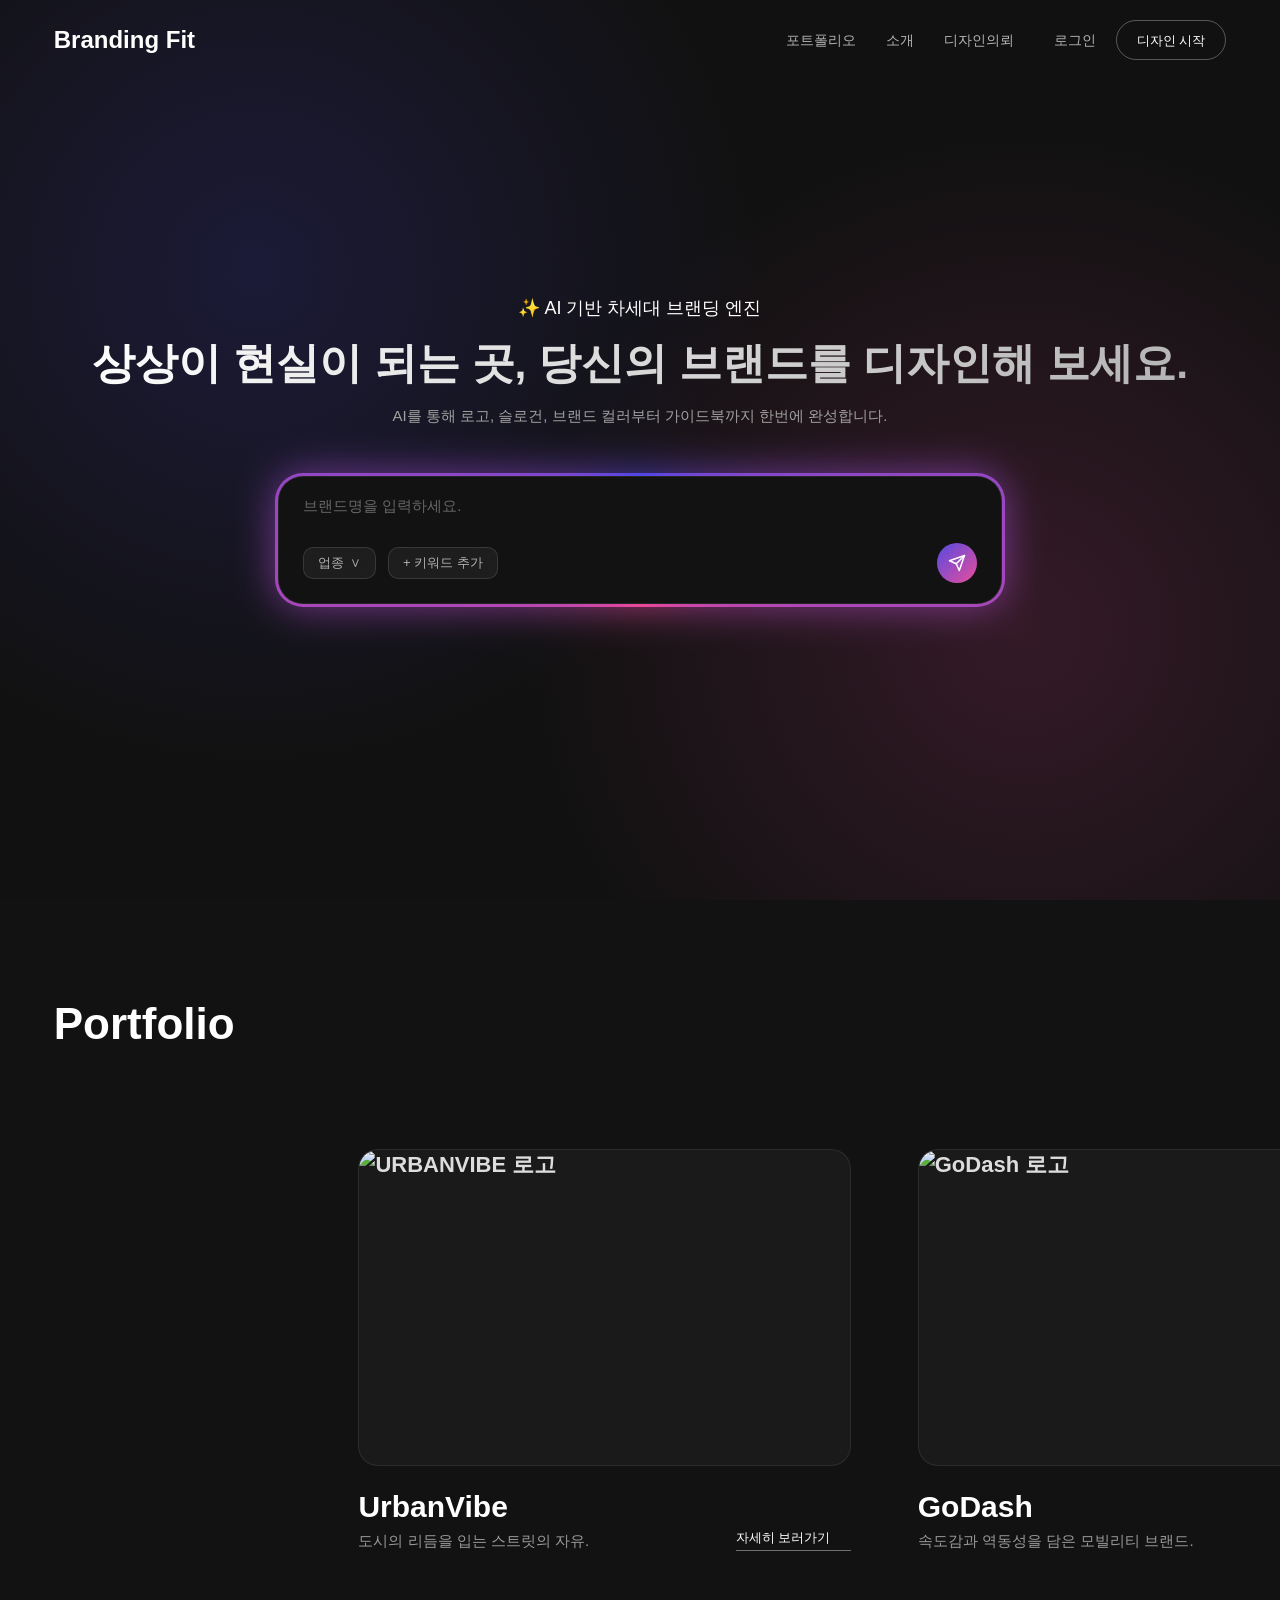
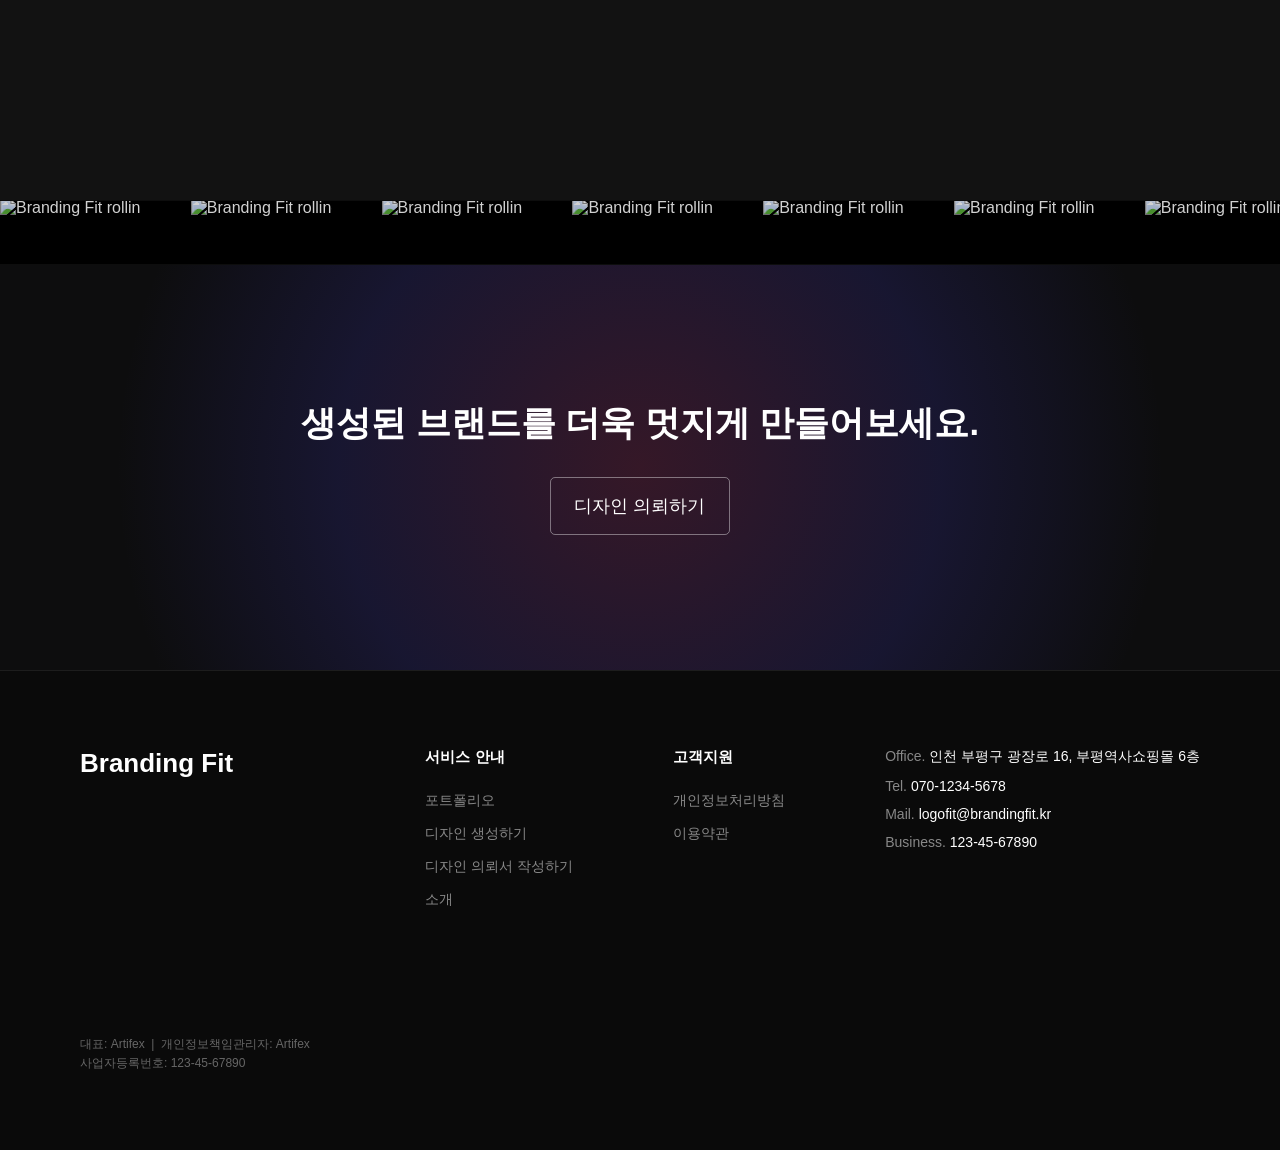
==== public/home.html @ 6eb3d101 "Merge pull request #2 from borntocode2/main 0817" ====
<!doctype html>
<html lang="ko">
  <head>
    <meta charset="UTF-8" />
    <meta name="viewport" content="width=device-width, initial-scale=1.0" />
    <title>Branding Fit - AI 기반 브랜드 자동 생성 및 브랜딩 지원 플랫폼</title>
    <!-- Pretendard 폰트 링크 -->
    <link
      rel="stylesheet"
      as="style"
      crossorigin
      href="https://cdn.jsdelivr.net/gh/orioncactus/pretendard@v1.3.9/dist/web/static/pretendard.min.css"
    />
    <!-- GSAP 및 ScrollTrigger CDN -->
    <script src="https://cdnjs.cloudflare.com/ajax/libs/gsap/3.12.2/gsap.min.js"></script>
    <script src="https://cdnjs.cloudflare.com/ajax/libs/gsap/3.12.2/ScrollTrigger.min.js"></script>
    <style>
      /* 회전 각도 애니메이션을 위한 사용자 정의 프로퍼티 선언 */
      @property --angle {
        syntax: "<angle>";
        initial-value: 0deg;
        inherits: false;
      }

      :root {
        --page-gutter: clamp(24px, 4.2vw, 80px);
        --section-min-height: 760px;
      }

      /* CSS Reset & 기본 설정 */
      * {
        margin: 0;
        padding: 0;
        box-sizing: border-box;
      }
      body,
      html {
        width: 100%;
        background-color: #121212;
        color: #ffffff;
        font-family: "Pretendard", sans-serif;
        overflow-x: hidden;
      }

      /* 1. 네비게이션 섹션 (높이: 80px) */
      nav {
        position: fixed;
        top: 0;
        left: 0;
        width: 100%;
        height: 80px;
        display: flex;
        justify-content: space-between;
        align-items: center;
        padding: 0 var(--page-gutter);
        background: transparent;
        z-index: 1000;
      }
      .nav-logo {
        font-size: 24px;
        font-weight: 700;
        color: #ffffff;
        text-decoration: none;
        cursor: pointer;
      }
      .nav-menu {
        display: flex;
        align-items: center;
        gap: 40px;
      }
      .home-mobile-menu-btn {
        display: none;
        width: 36px;
        height: 36px;
        border: 0;
        background: transparent;
        padding: 6px;
        cursor: pointer;
        flex-direction: column;
        justify-content: center;
        gap: 5px;
        z-index: 1002;
      }
      .home-mobile-menu-btn span {
        display: block;
        width: 100%;
        height: 2px;
        border-radius: 999px;
        background: #ffffff;
        transition:
          transform 0.2s ease,
          opacity 0.2s ease;
      }
      .home-mobile-menu-btn.active span:nth-child(1) {
        transform: translateY(7px) rotate(45deg);
      }
      .home-mobile-menu-btn.active span:nth-child(2) {
        opacity: 0;
      }
      .home-mobile-menu-btn.active span:nth-child(3) {
        transform: translateY(-7px) rotate(-45deg);
      }
      .nav-links {
        display: flex;
        align-items: center;
        gap: 30px;
        list-style: none;
      }
      .nav-links a {
        position: relative;
        display: inline-flex;
        align-items: center;
        height: 40px;
        font-size: 14px;
        line-height: 1;
        color: #b3b3b3;
        text-decoration: none;
        transition: color 0.3s ease;
      }
      .nav-links a:hover {
        color: #ffffff;
        font-weight: 600;
      }
      .nav-links a::after {
        content: "";
        position: absolute;
        bottom: -4px;
        left: 0;
        width: 0;
        height: 2px;
        background-color: #ffffff;
        transition:
          width 0.3s ease,
          opacity 0.3s ease;
      }
      .nav-links a:hover::after {
        width: 100%;
      }
      .nav-auth {
        display: flex;
        align-items: center;
        gap: 20px;
      }
      .nav-auth a {
        position: relative;
        display: inline-flex;
        align-items: center;
        height: 40px;
        font-size: 14px;
        font-weight: 400;
        line-height: 1;
        color: #b3b3b3;
        text-decoration: none;
        transition: color 0.3s ease;
      }
      .nav-auth a:hover {
        color: #ffffff;
        font-weight: 600;
      }
      .nav-auth a::after {
        content: "";
        position: absolute;
        bottom: -4px;
        left: 0;
        width: 0;
        height: 2px;
        background-color: #ffffff;
        transition:
          width 0.3s ease,
          opacity 0.3s ease;
      }
      .nav-auth a:hover::after {
        width: 100%;
      }
      .nav-auth button {
        display: inline-flex;
        align-items: center;
        justify-content: center;
        height: 40px;
        font-size: 13px;
        line-height: 1;
        color: #ffffff;
        text-decoration: none;
        background: transparent;
        border: 1px solid rgba(255, 255, 255, 0.3);
        padding: 0 20px;
        border-radius: 20px;
        cursor: pointer;
        transition: all 0.3s ease;
      }
      .nav-auth button:hover {
        background: #4f46e5;
        border-color: #4f46e5;
        box-shadow: 0 0 15px rgba(79, 70, 229, 0.5);
      }

      /* 2. 히어로 섹션 (높이: 1080px) */
      .hero-section {
        position: relative;
        width: 100%;
        min-height: clamp(760px, 100svh, 1080px);
        display: flex;
        flex-direction: column;
        justify-content: center;
        align-items: center;
        text-align: center;
        background-color: #121212;
        overflow: hidden;
      }
      .hero-bg {
        position: absolute;
        inset: 0;
        z-index: 1;
        pointer-events: none;
        overflow: hidden;
        background: #121212;
      }
      .hero-bg-video {
        position: absolute;
        inset: -32px;
        width: calc(100% + 64px);
        height: calc(100% + 64px);
        object-fit: cover;
        filter: blur(18px) saturate(1.08) brightness(0.62);
        transform: scale(1.05);
      }
      .hero-bg::after {
        content: "";
        position: absolute;
        inset: 0;
        background:
          radial-gradient(
            circle at 20% 30%,
            rgba(79, 70, 229, 0.18) 0%,
            transparent 42%
          ),
          radial-gradient(
            circle at 80% 70%,
            rgba(236, 72, 153, 0.16) 0%,
            transparent 42%
          ),
          rgba(18, 18, 18, 0.38);
      }
      .hero-content {
        position: relative;
        z-index: 2;
        display: flex;
        flex-direction: column;
        align-items: center;
      }
      .hero-badge {
        font-size: 18px;
        color: #ffffff;
        margin-bottom: 20px;
        display: flex;
        align-items: center;
        gap: 8px;
      }
      .hero-title {
        font-size: clamp(39px, 3.35vw, 64px);
        font-weight: 800;
        line-height: 1.1;
        margin-bottom: 20px;
        background: linear-gradient(135deg, #ffffff 0%, #b3b3b3 100%);
        -webkit-background-clip: text;
        -webkit-text-fill-color: transparent;
      }
      .hero-subtitle {
        font-size: 15px;
        color: #a0a0a0;
        margin-bottom: 50px;
      }

      /* 입력 창 Wrapper: 724*128, 라운드 25 (박스는 고정) */
      .input-box-wrapper {
        position: relative;
        width: min(724px, calc(100vw - 48px));
        min-height: 128px;
        border-radius: 25px;
        background: #121212;
        z-index: 1;
      }

      /* 본체 내부 컨테이너 (움직이지 않고 제자리에 고정) */
      .input-box-inner {
        position: relative;
        width: 100%;
        min-height: 128px;
        background-color: #121212;
        border-radius: 25px;
        z-index: 2;
        display: flex;
        flex-direction: column;
        justify-content: space-between;
        padding: 20px 24px;
        border: 1px solid rgba(255, 255, 255, 0.08);
      }

      /* 1) 2가지 색상(#4F46E5, #EC4899)으로만 이루어진 회전 획 효과 (::before) */
      .input-box-wrapper::before,
      .input-box-wrapper::after {
        content: "";
        position: absolute;
        inset: -3px;
        border-radius: 28px;
        background: conic-gradient(
          from var(--angle),
          #4f46e5,
          #ec4899,
          #4f46e5
        );
        z-index: -1;
        animation: rotate-glow 4s linear infinite;
      }

      /* 2) 2가지 색상 기반 뒤쪽 글로우(Blur) 효과 (::after) */
      .input-box-wrapper::after {
        filter: blur(20px);
        opacity: 0.7;
        z-index: -2;
      }

      /* 회전 애니메이션 키프레임 */
      @keyframes rotate-glow {
        0% {
          --angle: 0deg;
        }
        100% {
          --angle: 360deg;
        }
      }

      .input-main-row {
        display: flex;
        justify-content: space-between;
        align-items: center;
      }
      .input-main-row input {
        background: transparent;
        border: none;
        outline: none;
        color: #ffffff;
        font-size: 15px;
        width: 80%;
        font-family: "Pretendard", sans-serif;
      }
      .input-main-row input::placeholder {
        color: #666666;
      }

      /* 완벽한 중앙 정렬이 적용된 원형 종이비행기 전송 버튼 */
      .submit-btn {
        position: relative;
        width: 40px;
        height: 40px;
        border-radius: 50%;
        background: linear-gradient(135deg, #4f46e5, #ec4899);
        border: none;
        display: flex;
        align-items: center;
        justify-content: center;
        cursor: pointer;
        transition: transform 0.3s ease;
        overflow: hidden;
        flex-shrink: 0;
        padding: 0; /* 내부 여백 초기화로 완벽한 센터 정렬 */
      }
      .submit-btn::before {
        content: "";
        position: absolute;
        inset: 0;
        background-image: url("data:image/svg+xml,%3Csvg viewBox='0 0 200 200' xmlns='http://www.w3.org/2000/svg'%3E%3Cfilter id='noiseFilter'%3E%3CfeTurbulence type='fractalNoise' baseFrequency='0.8' numOctaves='3' stitchTiles='stitch'/%3E%3C/filter%3E%3Crect width='100%25' height='100%25' filter='url(%23noiseFilter)' opacity='0.2'/%3E%3C/svg%3E");
        opacity: 0.5;
        pointer-events: none;
      }
      .submit-btn svg {
        position: relative;
        z-index: 1;
        display: block; /* 마진 오차 방지 */
      }
      .submit-btn:hover {
        transform: scale(1.05);
      }

      /* 하단 업종 및 키워드 영역 */
      .input-sub-row {
        display: flex;
        align-items: center;
        justify-content: space-between;
        font-size: 13px;
        position: relative;
      }

      .input-left-group {
        display: flex;
        align-items: center;
        gap: 12px;
      }

      .dropdown-wrapper {
        position: relative;
      }
      .dropdown-btn {
        background: rgba(255, 255, 255, 0.05);
        backdrop-filter: blur(10px);
        border: 1px solid rgba(255, 255, 255, 0.12);
        color: #b3b3b3;
        padding: 6px 14px;
        border-radius: 10px;
        cursor: pointer;
        font-size: 13px;
        font-family: "Pretendard", sans-serif;
        display: flex;
        align-items: center;
        gap: 6px;
        transition: all 0.3s ease;
      }
      .dropdown-btn:hover {
        border-color: rgba(79, 70, 229, 0.6);
        color: #ffffff;
      }
      .dropdown-menu {
        position: absolute;
        bottom: 45px;
        left: 0;
        width: 220px;
        background: rgba(18, 18, 18, 0.9);
        backdrop-filter: blur(20px);
        border: 1px solid rgba(255, 255, 255, 0.15);
        border-radius: 12px;
        box-shadow: 0 10px 30px rgba(0, 0, 0, 0.6);
        display: none;
        flex-direction: column;
        padding: 8px;
        z-index: 100;
        list-style: none;
        text-align: left;
      }
      .dropdown-menu.show {
        display: flex;
      }
      .dropdown-item {
        padding: 10px 14px;
        font-size: 13px;
        color: #cccccc;
        cursor: pointer;
        border-radius: 8px;
        transition:
          background 0.2s,
          color 0.2s;
      }
      .dropdown-item:hover {
        background: rgba(79, 70, 229, 0.3);
        color: #ffffff;
      }

      .custom-industry-input {
        width: 150px;
        display: none;
        background: rgba(255, 255, 255, 0.05);
        backdrop-filter: blur(10px);
        border: 1px solid rgba(255, 255, 255, 0.12);
        border-radius: 10px;
        color: #ffffff;
        padding: 6px 14px;
        font-size: 13px;
        font-family: "Pretendard", sans-serif;
        outline: none;
        transition: all 0.3s ease;
      }
      .custom-industry-input::placeholder {
        color: #777;
      }
      .custom-industry-input:focus {
        border-color: rgba(79, 70, 229, 0.8);
      }

      /* 키워드 영역: 평소엔 버튼 형태, 누르면 인풋창으로 변환 */
      .keyword-area {
        display: flex;
        align-items: center;
        gap: 10px;
      }
      .keyword-toggle-btn {
        background: rgba(255, 255, 255, 0.05);
        backdrop-filter: blur(10px);
        border: 1px solid rgba(255, 255, 255, 0.12);
        color: #b3b3b3;
        padding: 6px 14px;
        border-radius: 10px;
        font-size: 13px;
        font-family: "Pretendard", sans-serif;
        cursor: pointer;
        transition: all 0.3s ease;
      }
      .keyword-toggle-btn:hover {
        border-color: rgba(79, 70, 229, 0.6);
        color: #ffffff;
      }

      .keyword-input-box {
        background: rgba(255, 255, 255, 0.05);
        backdrop-filter: blur(10px);
        border: 1px solid rgba(255, 255, 255, 0.12);
        color: #ffffff;
        padding: 6px 14px;
        border-radius: 10px;
        font-size: 13px;
        font-family: "Pretendard", sans-serif;
        outline: none;
        width: 140px;
        display: none; /* 기본 숨김 */
        transition: all 0.3s ease;
      }
      .keyword-input-box::placeholder {
        color: #777;
      }
      .keyword-input-box:focus {
        border-color: rgba(79, 70, 229, 0.8);
      }

      .keyword-divider {
        width: 1px;
        height: 16px;
        background-color: rgba(255, 255, 255, 0.25);
        display: none;
      }
      .keyword-tags-wrapper {
        display: flex;
        align-items: center;
        gap: 8px;
      }
      .keyword-tag {
        display: flex;
        align-items: center;
        gap: 8px;
        background: rgba(255, 255, 255, 0.08);
        backdrop-filter: blur(10px);
        border: 1px solid rgba(255, 255, 255, 0.15);
        padding: 5px 12px;
        border-radius: 8px;
        font-size: 14px;
        color: #ffffff;
      }
      .keyword-tag .remove-tag {
        cursor: pointer;
        color: #888;
        font-size: 14px;
        font-weight: 600;
        transition: color 0.2s;
      }
      .keyword-tag .remove-tag:hover {
        color: #ff4d4d;
      }

      /* 3. 포트폴리오 섹션 */
      .portfolio-section {
        position: relative;
        width: 100%;
        height: max(var(--section-min-height), 100svh);
        background-color: #121212;
        overflow: hidden;
        z-index: 5;
      }
      .portfolio-fixed-title {
        position: absolute;
        top: clamp(96px, 11vh, 128px);
        left: var(--page-gutter);
        font-size: 44px;
        font-weight: 700;
        color: #ffffff;
        z-index: 12;
      }
      .portfolio-redefinition-backdrop {
        position: absolute;
        top: 50%;
        left: 50%;
        right: auto;
        width: min(900px, calc(100vw - 48px));
        transform: translate(-50%, -50%);
        text-align: center;
        opacity: 0;
        clip-path: inset(0 0 0 100%);
        pointer-events: none;
        z-index: 1;
      }
      .portfolio-intro-handoff {
        position: absolute;
        inset: 0;
        width: 100%;
        height: max(var(--section-min-height), 100svh);
        text-align: center;
        pointer-events: none;
        z-index: 2;
        overflow: hidden;
      }
      .portfolio-intro-step {
        position: absolute;
        inset: 0;
        width: 100%;
        height: 100%;
        opacity: 0;
        z-index: 1;
      }
      .portfolio-intro-copy {
        position: absolute;
        inset: 0;
        width: 100%;
        display: flex;
        flex-direction: column;
        align-items: center;
        justify-content: center;
        text-align: center;
        padding: 0 24px;
        z-index: 2;
      }
      .portfolio-intro-visual {
        position: absolute;
        width: clamp(540px, 54vw, 1050px);
        aspect-ratio: 16 / 9;
        overflow: hidden;
        border-radius: 22px;
        background: rgba(255, 255, 255, 0.08);
        box-shadow: 0 28px 90px rgba(0, 0, 0, 0.34);
        z-index: 2;
      }
      .portfolio-intro-visual img,
      .portfolio-intro-visual video {
        width: 100%;
        height: 100%;
        display: block;
        object-fit: cover;
      }
      .portfolio-intro-step:nth-child(1) .portfolio-intro-visual {
        top: 14%;
        left: 6%;
      }
      .portfolio-intro-step:nth-child(2) .portfolio-intro-visual {
        top: 31%;
        right: 5%;
      }
      .portfolio-intro-step:nth-child(3) .portfolio-intro-visual {
        top: 57%;
        left: 6%;
      }
      .portfolio-intro-step:nth-child(4) .portfolio-intro-visual {
        top: 22%;
        right: 6%;
      }
      .portfolio-intro-step:nth-child(5) .portfolio-intro-visual {
        top: 52%;
        left: 6%;
      }
      .portfolio-intro-step:nth-child(6) .portfolio-intro-visual {
        top: 46%;
        right: 6%;
      }
      .portfolio-intro-handoff::after {
        content: "";
        position: absolute;
        inset: 0;
        z-index: 0;
        background:
          linear-gradient(
            90deg,
            rgba(18, 18, 18, 0.54),
            rgba(18, 18, 18, 0) 35%,
            rgba(18, 18, 18, 0) 65%,
            rgba(18, 18, 18, 0.54)
          ),
          radial-gradient(
            circle at 50% 50%,
            rgba(18, 18, 18, 0) 0%,
            rgba(18, 18, 18, 0.18) 58%,
            rgba(18, 18, 18, 0.42) 100%
          );
        pointer-events: none;
      }
      .portfolio-track {
        position: absolute;
        top: 0;
        left: 0;
        height: max(var(--section-min-height), 100svh);
        display: flex;
        align-items: center;
        gap: clamp(40px, 5.2vw, 100px);
        padding-left: clamp(260px, 28vw, 520px);
        padding-right: 42vw;
        will-change: transform;
        z-index: 5;
      }
      .portfolio-item {
        width: clamp(360px, 38.5vw, 740px);
        flex: 0 0 auto;
        display: flex;
        flex-direction: column;
        gap: 24px;
      }
      .portfolio-logo-box {
        width: 100%;
        height: auto;
        aspect-ratio: 740 / 475;
        background: #1a1a1a;
        border-radius: 20px;
        border: 1px solid rgba(255, 255, 255, 0.08);
        display: flex;
        align-items: center;
        justify-content: center;
        font-size: 22px;
        font-weight: 600;
        color: #ddd;
        overflow: hidden;
        transition: border-color 0.3s ease;
      }
      .portfolio-logo-box img {
        width: 100%;
        height: 100%;
        object-fit: cover;
        display: block;
      }
      .portfolio-logo-box:hover {
        border-color: rgba(79, 70, 229, 0.6);
      }
      .portfolio-info-row {
        display: flex;
        justify-content: space-between;
        align-items: flex-end;
        width: 100%;
        gap: 24px;
      }
      .portfolio-text-group h3 {
        font-size: 30px;
        font-weight: 700;
        color: #ffffff;
        margin-bottom: 8px;
      }
      .portfolio-text-group p {
        font-size: 15px;
        color: #999999;
      }
      .portfolio-detail-link {
        font-size: 13px;
        color: #ffffff;
        text-decoration: none;
        display: flex;
        align-items: center;
        gap: 8px;
        position: relative;
        padding-bottom: 4px;
        cursor: pointer;
      }
      .portfolio-detail-link::after {
        content: "→";
        opacity: 0;
        transform: translateX(-10px);
        transition: all 0.3s ease;
      }
      .portfolio-detail-link:hover::after {
        opacity: 1;
        transform: translateX(0);
      }
      .portfolio-detail-link::before {
        content: "";
        position: absolute;
        bottom: 0;
        left: 0;
        width: 100%;
        height: 1px;
        background-color: rgba(255, 255, 255, 0.4);
      }
      .portfolio-redefinition-copy {
        width: 100%;
      }
      .portfolio-redefinition-title {
        font-size: clamp(39px, 3.55vw, 68px);
        font-weight: 800;
        line-height: 1.15;
        color: #ffffff;
        margin-bottom: 24px;
        letter-spacing: 0;
      }
      .portfolio-redefinition-sub {
        font-size: 17px;
        color: #aaa;
        line-height: 1.5;
      }
      .portfolio-intro-title {
        font-size: clamp(40px, 3.95vw, 74px);
        font-weight: 800;
        line-height: 1.2;
        margin-bottom: 24px;
        letter-spacing: -1px;
      }
      .portfolio-intro-title-end {
        font-size: clamp(32px, 3.95vw, 66px);
        font-weight: 800;
        line-height: 1.2;
        margin-bottom: 24px;
        letter-spacing: -1px;
      }

      .portfolio-intro-sub {
        font-size: 17px;
        color: #aaa;
        line-height: 1.5;
      }
      .portfolio-intro-cta {
        margin-top: 34px;
        pointer-events: auto;
      }
      .view-more-section {
        width: clamp(360px, 35.4vw, 680px);
        height: clamp(420px, 55.5svh, 600px);
        display: flex;
        flex-direction: column;
        justify-content: center;
        align-items: center;
        text-align: center;
        background-color: #121212;
        border: none;
        border-radius: 25px;
        cursor: pointer;
      }
      .view-more-title {
        font-size: 30px;
        font-weight: 700;
        color: #ffffff;
        margin-bottom: 12px;
      }
      .view-more-subtitle {
        font-size: 15px;
        color: #aaaaaa;
        margin-bottom: 30px;
      }

      /* 4. 소개 섹션 */
      .intro-section {
        position: relative;
        width: 100%;
        height: 0;
        display: none;
        background-color: #121212;
        z-index: 1;
      }
      .intro-fixed-viewport {
        position: sticky;
        top: 0;
        width: 100%;
        height: max(var(--section-min-height), 100svh);
        display: flex;
        justify-content: center;
        align-items: center;
        overflow: hidden;
      }
      .intro-center-box {
        position: absolute;
        width: 900px;
        text-align: center;
        opacity: 0;
        visibility: hidden;
        transform: translateY(30px);
        transition:
          opacity 0.5s ease,
          transform 0.5s ease;
      }
      .intro-center-box.active {
        opacity: 1;
        visibility: visible;
        transform: translateY(0);
      }
      .intro-main-title {
        font-size: clamp(40px, 3.95vw, 74px);
        font-weight: 800;
        line-height: 1.2;
        margin-bottom: 24px;
        letter-spacing: -1px;
      }

      .intro-main-title-end {
        font-size: clamp(32px, 2.65vw, 50px);
        font-weight: 800;
        line-height: 1.2;
        margin-bottom: 24px;
        letter-spacing: -1px;
      }

      .intro-title-nowrap {
        display: inline-block;
        white-space: nowrap;
      }
      .intro-sub-desc {
        font-size: 17px;
        color: #aaa;
        margin-bottom: 30px;
        line-height: 1.5;
      }
      .intro-btn {
        background: #4f46e5;
        color: #fff;
        border: none;
        padding: 14px 28px;
        border-radius: 8px;
        cursor: pointer;
        font-size: 15px;
        transition: background 0.3s;
      }
      .intro-btn:hover {
        background: #4338ca;
      }

      /* 5. 생성된 로고 무한 루프 섹션 */
      .logo-marquee-section {
        width: 100%;
        height: 65px;
        background-color: #000;
        overflow: hidden;
        display: flex;
        align-items: center;
        white-space: nowrap;
        border-top: 1px solid rgba(255, 255, 255, 0.05);
        border-bottom: 1px solid rgba(255, 255, 255, 0.05);
        z-index: 10;
        position: relative;
      }
      .marquee-track {
        display: flex;
        align-items: center;
        gap: clamp(40px, 5vw, 50px);
        width: max-content;
        animation: marquee 38s linear infinite;
      }
      .marquee-item {
        width: clamp(126px, 11vw, 188px);
        height: clamp(52px, 5.2vw, 76px);
        display: flex;
        align-items: center;
        justify-content: center;
        flex: 0 0 auto;
        opacity: 0.82;
      }
      .marquee-item img {
        display: block;
        width: 100%;
        height: 100%;
        object-fit: contain;
      }
      @keyframes marquee {
        0% {
          transform: translateX(0);
        }
        100% {
          transform: translateX(-50%);
        }
      }

      /* 6. 디자인 의뢰하기 섹션 */
      .cta-section {
        position: relative;
        width: 100%;
        min-height: clamp(360px, 45svh, 483px);
        display: flex;
        flex-direction: column;
        justify-content: center;
        align-items: center;
        text-align: center;
        overflow: hidden;
        z-index: 10;
      }
      .cta-bg {
        position: absolute;
        inset: 0;
        z-index: 1;
        pointer-events: none;
        overflow: hidden;
        background: #101010;
      }
      .cta-bg-video {
        position: absolute;
        inset: -24px;
        width: calc(100% + 48px);
        height: calc(100% + 48px);
        object-fit: cover;
        filter: blur(14px) saturate(1.08) brightness(0.56);
        transform: scale(1.04);
      }
      .cta-bg::after {
        content: "";
        position: absolute;
        inset: 0;
        background:
          radial-gradient(
            circle at 50% 50%,
            rgba(236, 72, 153, 0.18) 0%,
            rgba(79, 70, 229, 0.16) 45%,
            transparent 78%
          ),
          rgba(10, 10, 12, 0.38);
      }
      .cta-content {
        position: relative;
        z-index: 2;
      }
      .cta-title {
        font-size: clamp(33px, 2.7vw, 52px);
        font-weight: 700;
        margin-bottom: 30px;
      }
      .cta-button {
        width: 180px;
        height: 58px;
        border-radius: 5px;
        background: transparent;
        border: 1px solid rgba(255, 255, 255, 0.4);
        color: #ffffff;
        font-size: 18px;
        cursor: pointer;
        transition: all 0.3s ease;
      }
      .cta-button:hover {
        background: #ffffff;
        color: #121212;
        border-color: #ffffff;
      }

      /* 7. 푸터 */
      footer {
        width: 100%;
        min-height: 480px;
        background-color: #0a0a0a;
        display: flex;
        justify-content: space-between;
        padding: clamp(72px, 6vw, 100px) clamp(32px, 6.25vw, 120px);
        border-top: 1px solid rgba(255, 255, 255, 0.08);
        z-index: 10;
        position: relative;
      }
      .footer-left {
        display: flex;
        flex-direction: column;
        justify-content: space-between;
      }
      .footer-logo {
        font-size: 26px;
        font-weight: 700;
      }
      .footer-info {
        font-size: 12px;
        color: #666;
        line-height: 1.6;
      }
      .footer-right {
        display: flex;
        gap: 100px;
      }
      .footer-menu-col h4 {
        font-size: 15px;
        margin-bottom: 24px;
        color: #fff;
      }
      .footer-menu-col ul {
        list-style: none;
        display: flex;
        flex-direction: column;
        gap: 14px;
      }
      .footer-menu-col ul li a {
        font-size: 14px;
        color: #888;
        text-decoration: none;
        transition: color 0.2s;
      }
      .footer-menu-col ul li a:hover {
        color: #fff;
      }
      .footer-contact {
        display: flex;
        flex-direction: column;
        gap: 12px;
        font-size: 14px;
        color: #888;
      }
      .footer-contact span {
        color: #fff;
      }

      @media (max-width: 900px) {
        :root {
          --page-gutter: 24px;
          --section-min-height: 700px;
        }
        nav {
          height: 72px;
        }
        .nav-menu {
          gap: 18px;
        }
        .nav-links {
          gap: 16px;
        }
        .nav-links a,
        .nav-auth a {
          font-size: 13px;
        }
        .nav-auth button {
          font-size: 13px;
        }
        .hero-section {
          padding-top: 72px;
        }
        .hero-badge {
          font-size: 16px;
        }
        .hero-subtitle {
          width: min(520px, 100%);
          line-height: 1.6;
        }
        .input-box-inner {
          gap: 18px;
        }
        .input-sub-row,
        .input-left-group,
        .keyword-area,
        .keyword-tags-wrapper {
          flex-wrap: wrap;
        }
        .portfolio-track {
          padding-left: 176px;
          gap: 48px;
        }
        .portfolio-redefinition-backdrop {
          width: min(620px, calc(100vw - 48px));
        }
        .portfolio-item {
          width: 68vw;
        }
        .view-more-section {
          width: auto;
        }
        footer {
          min-height: auto;
        }
        .footer-right {
          flex-wrap: wrap;
          gap: 48px;
        }
      }

      @media (max-width: 640px) {
        :root {
          --page-gutter: 18px;
          --section-min-height: 640px;
        }
        nav {
          height: 68px;
          padding: 0 10px;
          gap: 8px;
        }
        .nav-logo {
          flex: 0 0 auto;
          font-size: 16px;
          line-height: 1;
          white-space: nowrap;
        }
        .home-mobile-menu-btn {
          display: inline-flex;
        }
        .nav-menu {
          position: fixed;
          top: 68px;
          left: 18px;
          right: 18px;
          display: flex;
          flex-direction: column;
          align-items: stretch;
          gap: 20px;
          padding: 22px;
          border: 1px solid rgba(255, 255, 255, 0.14);
          border-radius: 18px;
          background: rgba(14, 14, 15, 0.92);
          -webkit-backdrop-filter: blur(18px);
          backdrop-filter: blur(18px);
          box-shadow: 0 22px 60px rgba(0, 0, 0, 0.34);
          opacity: 0;
          transform: translateY(-12px);
          pointer-events: none;
          transition:
            opacity 0.22s ease,
            transform 0.22s ease;
          z-index: 1001;
        }
        .nav-menu.mobile-open {
          opacity: 1;
          transform: translateY(0);
          pointer-events: auto;
        }
        .nav-links {
          order: 2;
          flex-direction: column;
          align-items: center;
          gap: 18px;
        }
        .nav-auth {
          order: 1;
          flex-direction: column;
          align-items: center;
          gap: 18px;
          padding-bottom: 2px;
        }
        .nav-links a,
        .nav-auth a,
        .nav-auth button {
          height: auto;
          min-height: 32px;
          justify-content: center;
          font-size: 15px;
          line-height: 1;
          white-space: nowrap;
        }
        .nav-auth button {
          display: inline-flex;
          padding: 0;
          border: 0;
          border-radius: 0;
          background: transparent;
          color: #b3b3b3;
          box-shadow: none;
        }
        .nav-auth button:hover {
          background: transparent;
          border-color: transparent;
          box-shadow: none;
          color: #ffffff;
          font-weight: 600;
        }
        .hero-section {
          justify-content: center;
          padding: 82px 18px 48px;
          text-align: center;
        }
        .hero-content {
          width: 100%;
          align-items: center;
          text-align: center;
        }
        .hero-badge {
          justify-content: center;
          font-size: 13px;
          margin-bottom: 14px;
        }
        .hero-title {
          width: calc(100vw - 24px);
          margin: 0 auto 16px;
          font-size: 26px;
          line-height: 1.18;
          text-align: center;
        }
        .hero-title-line {
          display: block;
          white-space: nowrap;
        }
        .hero-subtitle {
          width: min(320px, 100%);
          margin: 0 auto 34px;
          font-size: 13px;
          line-height: 1.55;
          text-align: center;
        }
        .input-box-wrapper {
          width: min(340px, calc(100vw - 36px));
          min-height: 108px;
        }
        .input-box-inner {
          min-height: 108px;
          padding: 16px 18px;
          gap: 14px;
          align-items: stretch;
        }
        .input-main-row {
          justify-content: center;
        }
        .input-main-row input {
          width: calc(100% - 46px);
          font-size: 13px;
          text-align: center;
        }
        .input-sub-row {
          justify-content: center;
          gap: 10px;
        }
        .input-left-group,
        .keyword-area,
        .keyword-tags-wrapper {
          justify-content: center;
        }
        .dropdown-btn,
        .keyword-toggle-btn,
        .custom-industry-input,
        .keyword-input-box {
          font-size: 12px;
        }
        .submit-btn {
          width: 34px;
          height: 34px;
        }
        .submit-btn svg {
          width: 15px;
          height: 15px;
        }
        .portfolio-fixed-title {
          top: 88px;
        }
        .portfolio-track {
          padding-left: 24px;
          padding-top: 112px;
          gap: 32px;
        }
        .portfolio-redefinition-backdrop {
          width: calc(100vw - 36px);
        }
        .portfolio-item {
          width: 78vw;
        }
        .portfolio-info-row {
          align-items: flex-start;
          flex-direction: column;
          gap: 14px;
        }
        .portfolio-text-group h3 {
          font-size: 24px;
        }
        .view-more-section {
          height: 420px;
        }
        .portfolio-intro-visual {
          width: clamp(360px, 82vw, 620px);
          border-radius: 16px;
        }
        .portfolio-intro-step:nth-child(1) .portfolio-intro-visual {
          top: 14%;
          left: 3%;
        }
        .portfolio-intro-step:nth-child(2) .portfolio-intro-visual {
          top: 30%;
          right: 3%;
        }
        .portfolio-intro-step:nth-child(3) .portfolio-intro-visual {
          top: 58%;
          left: 3%;
        }
        .portfolio-intro-step:nth-child(4) .portfolio-intro-visual {
          top: 22%;
          right: 3%;
        }
        .portfolio-intro-step:nth-child(5) .portfolio-intro-visual {
          top: 54%;
          left: 3%;
        }
        .portfolio-intro-step:nth-child(6) .portfolio-intro-visual {
          top: 48%;
          right: 3%;
        }
        .intro-sub-desc {
          font-size: 16px;
        }
        .intro-main-title,
        .intro-main-title-end,
        .portfolio-intro-title,
        .portfolio-intro-title-end {
          width: min(520px, calc(100% - 36px));
          margin-left: auto;
          margin-right: auto;
          font-size: 26px;
          line-height: 1.35;
          text-align: center;
        }
        .intro-sub-desc,
        .portfolio-intro-sub {
          width: min(520px, calc(100% - 36px));
          margin-left: auto;
          margin-right: auto;
          font-size: 13px;
          line-height: 1.55;
          text-align: center;
        }
        .intro-btn {
          display: inline-flex;
          align-items: center;
          justify-content: center;
          margin-left: auto;
          margin-right: auto;
          padding: 12px 20px;
          font-size: 15px;
        }
        .cta-title {
          width: calc(100vw - 36px);
          max-width: 354px;
          margin: 0 auto 22px;
          font-size: 26px;
          line-height: 1.35;
          text-align: center;
        }
        .cta-title-line {
          display: block;
          width: 100%;
          white-space: nowrap;
        }
        .cta-button {
          width: 150px;
          height: 46px;
          font-size: 15px;
        }
        footer {
          flex-direction: column;
          padding: 64px 24px;
          gap: 58px;
        }
        .footer-left {
          width: 100%;
          gap: 16px;
        }
        .footer-right {
          flex-direction: column;
          width: 100%;
          gap: 36px;
        }
        .footer-menu-col h4 {
          margin-bottom: 12px;
        }
        .footer-menu-col ul {
          gap: 8px;
        }
        .footer-contact {
          padding-top: 4px;
          gap: 8px;
        }
      }
    </style>
  </head>
  <body>
    <!-- 1. 네비게이션 섹션 -->
    <nav>
      <a href="#" class="nav-logo">Branding Fit</a>
      <button
        class="home-mobile-menu-btn"
        id="home-mobile-menu-toggle"
        type="button"
        aria-label="메뉴 열기"
        aria-expanded="false"
      >
        <span></span>
        <span></span>
        <span></span>
      </button>
      <div class="nav-menu">
        <ul class="nav-links">
          <li><a href="#portfolio">포트폴리오</a></li>
          <li><a href="#intro">소개</a></li>
          <li><a href="#cta">디자인의뢰</a></li>
        </ul>
        <div class="nav-auth">
          <a href="#">로그인</a>
          <button>디자인 시작</button>
        </div>
      </div>
    </nav>

    <!-- 2. 히어로 섹션 -->
    <section class="hero-section">
      <div class="hero-bg" aria-hidden="true">
        <video
          class="hero-bg-video"
          autoplay
          muted
          loop
          playsinline
          preload="metadata"
        >
          <source src="/assets/videos/hero-bg.mp4" type="video/mp4" />
        </video>
      </div>
      <div class="hero-content">
        <div class="hero-badge">✨ AI 기반 차세대 브랜딩 엔진</div>
        <h1 class="hero-title">
          <span class="hero-title-line">상상이 현실이 되는 곳,</span>
          <span class="hero-title-line">당신의 브랜드를 디자인해 보세요.</span>
        </h1>
        <p class="hero-subtitle">
          AI를 통해 로고, 슬로건, 브랜드 컬러부터 가이드북까지 한번에
          완성합니다.
        </p>

        <!-- 입력 창 컴포넌트 -->
        <div class="input-box-wrapper">
          <div class="input-box-inner">
            <div class="input-main-row">
              <input
                type="text"
                id="brandInput"
                placeholder="브랜드명을 입력하세요."
              />
            </div>
            <div class="input-sub-row">
              <div class="input-left-group">
                <!-- 업종 선택 드롭다운 -->
                <div class="dropdown-wrapper">
                  <button class="dropdown-btn" id="industryDropdownBtn">
                    <span id="selectedIndustryText">업종</span> ∨
                  </button>
                  <ul class="dropdown-menu" id="industryMenu">
                    <li class="dropdown-item">카페•식당</li>
                    <li class="dropdown-item">패션•뷰티</li>
                    <li class="dropdown-item">브랜드•상품</li>
                    <li class="dropdown-item">방송•엔터•게임</li>
                    <li class="dropdown-item">반려동물•캐릭터</li>
                    <li class="dropdown-item">플랫폼•어플</li>
                    <li class="dropdown-item">서비스</li>
                    <li
                      class="dropdown-item"
                      data-custom-industry-trigger="true"
                    >
                      기타
                    </li>
                  </ul>
                </div>
                <input
                  type="text"
                  id="customIndustryInput"
                  class="custom-industry-input"
                  placeholder="업종 직접 입력"
                  aria-label="기타 업종 직접 입력"
                />

                <!-- 키워드 직접 입력 영역 (버튼 -> 인풋 전환형) -->
                <div class="keyword-area">
                  <button
                    type="button"
                    id="keywordToggleBtn"
                    class="keyword-toggle-btn"
                  >
                    + 키워드 추가
                  </button>
                  <input
                    type="text"
                    id="keywordInputBox"
                    class="keyword-input-box"
                    placeholder="키워드 입력 후 Enter"
                  />
                  <div class="keyword-divider" id="keywordDivider"></div>
                  <div
                    class="keyword-tags-wrapper"
                    id="keywordTagsWrapper"
                  ></div>
                </div>
              </div>

              <!-- 완벽한 중앙 정렬된 원형 종이비행기 전송 버튼 -->
              <button class="submit-btn" id="submitBrand" title="전송하기">
                <svg
                  width="18"
                  height="18"
                  viewBox="0 0 24 24"
                  fill="none"
                  stroke="#ffffff"
                  stroke-width="2"
                  stroke-linecap="round"
                  stroke-linejoin="round"
                >
                  <line x1="22" y1="2" x2="11" y2="13"></line>
                  <polygon points="22 2 15 22 11 13 2 9 22 2"></polygon>
                </svg>
              </button>
            </div>
          </div>
        </div>
      </div>
    </section>

    <!-- 3. 포트폴리오 섹션 -->
    <section class="portfolio-section" id="portfolio">
      <div class="portfolio-fixed-title">Portfolio</div>
      <div
        class="portfolio-redefinition-backdrop"
        id="portfolioBackdrop"
        aria-hidden="true"
      >
        <div class="portfolio-redefinition-copy">
          <h2 class="portfolio-redefinition-title">
            TEXT-BASED<br />BRAND<br />REDEFINITION
          </h2>
          <p class="portfolio-redefinition-sub">Branding Fit</p>
        </div>
      </div>
      <div class="portfolio-intro-handoff" id="portfolioIntroHandoff">
        <div class="portfolio-intro-step">
          <figure class="portfolio-intro-visual" aria-hidden="true">
            <img src="/assets/images/introduction/intro-01.png" alt="" />
          </figure>
          <div class="portfolio-intro-copy">
            <h2 class="portfolio-intro-title">브랜드의<br />시작을 함께</h2>
            <p class="portfolio-intro-sub">
              업종과 무드에 딱 맞는 AI 기반 비즈니스<br />아이덴티티 구축
              시스템.
            </p>
          </div>
        </div>
        <div class="portfolio-intro-step">
          <figure class="portfolio-intro-visual" aria-hidden="true">
            <img src="/assets/images/introduction/intro-02.png" alt="" />
          </figure>
          <div class="portfolio-intro-copy">
            <h2 class="portfolio-intro-title">디자인의<br />경계를 허물다</h2>
            <p class="portfolio-intro-sub">
              전문 디자이너의 움직임을 모티브로<br />정교한 타이포그래피 완성.
            </p>
          </div>
        </div>
        <div class="portfolio-intro-step">
          <figure class="portfolio-intro-visual" aria-hidden="true">
            <img src="/assets/images/introduction/intro-03.png" alt="" />
          </figure>
          <div class="portfolio-intro-copy">
            <h2 class="portfolio-intro-title">원클릭<br />에셋 연동</h2>
            <p class="portfolio-intro-sub">
              로고 생성과 동시에 내 브랜드에 필요한<br />모든 브랜딩 요소가
              실시간으로 매칭.
            </p>
          </div>
        </div>
        <div class="portfolio-intro-step">
          <figure class="portfolio-intro-visual" aria-hidden="true">
            <img src="/assets/images/introduction/intro-04.png" alt="" />
          </figure>
          <div class="portfolio-intro-copy">
            <h2 class="portfolio-intro-title">Automated<br />Design System</h2>
            <p class="portfolio-intro-sub">
              브랜드의 배색 가이드와 타이포그래피 규칙을<br />자로 잰 듯 완벽한
              시스템으로 자동 구축합니다.
            </p>
          </div>
        </div>
        <div class="portfolio-intro-step">
          <figure class="portfolio-intro-visual" aria-hidden="true">
            <video
              src="/assets/videos/introduction/intro-05.mp4"
              autoplay
              muted
              loop
              playsinline
              preload="metadata"
            ></video>
          </figure>
          <div class="portfolio-intro-copy">
            <h2 class="portfolio-intro-title">
              Vector-Based<br />Logo Generator
            </h2>
            <p class="portfolio-intro-sub">
              업종 맞춤형 로고 상품을 실시간 생성하고,<br />인쇄에 즉시 쓰는
              무손실 벡터(SVG)로 변환합니다.
            </p>
          </div>
        </div>
        <div class="portfolio-intro-step">
          <figure class="portfolio-intro-visual" aria-hidden="true">
            <img src="/assets/images/introduction/intro-06.png" alt="" />
          </figure>
          <div class="portfolio-intro-copy">
            <h2 class="portfolio-intro-title">
              Unified Brand<br />Kit Builder
            </h2>
            <p class="portfolio-intro-sub">
              완성된 로고를 명함, 쇼핑백, 패키지에 실시간 매칭하고<br />최종 PDF
              브랜드 가이드북으로 통합 소장합니다.
            </p>
          </div>
        </div>
        <div class="portfolio-intro-step">
          <div class="portfolio-intro-copy">
            <h2 class="portfolio-intro-title-end">
              상상이 현실이 되는 곳,<br /><span class="intro-title-nowrap"
                >당신의 브랜드를 디자인해 보세요.</span
              >
            </h2>
            <p class="portfolio-intro-sub">
              완성된 로고를 명함, 쇼핑백, 패키지에 실시간 매칭하고 최종 PDF
              브랜드 가이드북으로 통합 소장합니다.
            </p>
            <button type="button" class="intro-btn portfolio-intro-cta">
              디자인 시작하기
            </button>
          </div>
        </div>
      </div>

      <div class="portfolio-track" id="portfolioTrack">
        <!-- 1번 포트폴리오 -->
        <div class="portfolio-item">
          <div class="portfolio-logo-box">
            <img
              src="/assets/images/portfolio/urbanvibe/home-preview.jpg"
              alt="URBANVIBE 로고"
            />
          </div>
          <div class="portfolio-info-row">
            <div class="portfolio-text-group">
              <h3>UrbanVibe</h3>
              <p>도시의 리듬을 입는 스트릿의 자유.</p>
            </div>
            <a
              href="#/portfolio/urbanvibe"
              class="portfolio-detail-link portfolio-preview-link"
              data-portfolio-id="urbanvibe"
              >자세히 보러가기</a
            >
          </div>
        </div>
        <!-- 2번 포트폴리오 -->
        <div class="portfolio-item">
          <div class="portfolio-logo-box">
            <img
              src="/assets/images/portfolio/godash/home-preview.jpg"
              alt="GoDash 로고"
            />
          </div>
          <div class="portfolio-info-row">
            <div class="portfolio-text-group">
              <h3>GoDash</h3>
              <p>속도감과 역동성을 담은 모빌리티 브랜드.</p>
            </div>
            <a
              href="#/portfolio/godash"
              class="portfolio-detail-link portfolio-preview-link"
              data-portfolio-id="godash"
              >자세히 보러가기</a
            >
          </div>
        </div>
        <!-- 3번 포트폴리오 -->
        <div class="portfolio-item">
          <div class="portfolio-logo-box">
            <img
              src="/assets/images/portfolio/skillupbase/home-preview.jpg"
              alt="SkillUpBase 로고"
            />
          </div>
          <div class="portfolio-info-row">
            <div class="portfolio-text-group">
              <h3>SkillUpBase</h3>
              <p>크리에이터의 꿈이 실력이 되는 곳.</p>
            </div>
            <a
              href="#/portfolio/skillupbase"
              class="portfolio-detail-link portfolio-preview-link"
              data-portfolio-id="skillupbase"
              >자세히 보러가기</a
            >
          </div>
        </div>
        <!-- 4번째: View more portfolio 영역 -->
        <div class="portfolio-item portfolio-closing-panel">
          <div class="view-more-section">
            <h3 class="view-more-title">View more portfolio</h3>
            <p class="view-more-subtitle">더 많은 포트폴리오를 확인하세요</p>
            <a
              href="#/portfolio"
              class="portfolio-detail-link portfolio-more-link"
              >포트폴리오 더보기</a
            >
          </div>
        </div>
      </div>
    </section>

    <!-- 4. 소개 섹션 -->
    <section class="intro-section" id="intro">
      <div class="intro-fixed-viewport">
        <div class="intro-center-box active" data-index="0">
          <h2 class="intro-main-title">디자인의<br />경계를 허물다</h2>
          <p class="intro-sub-desc">
            전문 디자이너의 움직임을 모티브로<br />정교한 타이포그래피 완성.
          </p>
        </div>
        <div class="intro-center-box" data-index="1">
          <h2 class="intro-main-title">원클릭<br />에셋 연동</h2>
          <p class="intro-sub-desc">
            로고 생성과 동시에 내 브랜드에 필요한<br />모든 브랜딩 요소가
            실시간으로 매칭.
          </p>
        </div>
        <div class="intro-center-box" data-index="2">
          <h2 class="intro-main-title">Automated<br />Design System</h2>
          <p class="intro-sub-desc">
            브랜드의 배색 가이드와 타이포그래피 규칙을<br />자로 잰 듯 완벽한
            시스템으로 자동 구축합니다.
          </p>
        </div>
        <div class="intro-center-box" data-index="3">
          <h2 class="intro-main-title">Vector-Based<br />Logo Generator</h2>
          <p class="intro-sub-desc">
            업종 맞춤형 로고 상품을 실시간 생성하고,<br />인쇄에 즉시 쓰는
            무손실 벡터(SVG)로 변환합니다.
          </p>
        </div>
        <div class="intro-center-box" data-index="4">
          <h2 class="intro-main-title">Unified Brand<br />Kit Builder</h2>
          <p class="intro-sub-desc">
            완성된 로고를 명함, 쇼핑백, 패키지에 실시간 매칭하고<br />최종 PDF
            브랜드 가이드북으로 통합 소장합니다.
          </p>
        </div>
        <div class="intro-center-box" data-index="5">
          <h2 class="intro-main-title-end">
            상상이 현실이 되는 곳,<br /><span class="intro-title-nowrap"
              >당신의 브랜드를 디자인해 보세요.</span
            >
          </h2>
          <p class="intro-sub-desc">
            완성된 로고를 명함, 쇼핑백, 패키지에 실시간 매칭하고 최종 PDF 브랜드
            가이드북으로 통합 소장합니다.
          </p>
          <button class="intro-btn">디자인 시작하기</button>
        </div>
      </div>
    </section>

    <!-- 5. 생성된 로고 무한 루프 섹션 -->
    <div
      class="logo-marquee-section"
      aria-label="Branding Fit portfolio logo roll"
    >
      <div class="marquee-track">
        <div class="marquee-item">
          <img
            src="/assets/images/rollingbar/logo1.png"
            alt="Branding Fit rolling logo 1"
            loading="lazy"
          />
        </div>
        <div class="marquee-item">
          <img
            src="/assets/images/rollingbar/logo2.png"
            alt="Branding Fit rolling logo 2"
            loading="lazy"
          />
        </div>
        <div class="marquee-item">
          <img
            src="/assets/images/rollingbar/logo3.png"
            alt="Branding Fit rolling logo 3"
            loading="lazy"
          />
        </div>
        <div class="marquee-item">
          <img
            src="/assets/images/rollingbar/logo4.png"
            alt="Branding Fit rolling logo 4"
            loading="lazy"
          />
        </div>
        <div class="marquee-item">
          <img
            src="/assets/images/rollingbar/logo5.png"
            alt="Branding Fit rolling logo 5"
            loading="lazy"
          />
        </div>
        <div class="marquee-item">
          <img
            src="/assets/images/rollingbar/logo6.png"
            alt="Branding Fit rolling logo 6"
            loading="lazy"
          />
        </div>
        <div class="marquee-item">
          <img
            src="/assets/images/rollingbar/logo7.png"
            alt="Branding Fit rolling logo 7"
            loading="lazy"
          />
        </div>
        <div class="marquee-item">
          <img
            src="/assets/images/rollingbar/logo8.png"
            alt="Branding Fit rolling logo 8"
            loading="lazy"
          />
        </div>
        <div class="marquee-item">
          <img
            src="/assets/images/rollingbar/logo9.png"
            alt="Branding Fit rolling logo 9"
            loading="lazy"
          />
        </div>
        <div class="marquee-item">
          <img
            src="/assets/images/rollingbar/logo10.png"
            alt="Branding Fit rolling logo 10"
            loading="lazy"
          />
        </div>
        <div class="marquee-item">
          <img
            src="/assets/images/rollingbar/logo11.png"
            alt="Branding Fit rolling logo 11"
            loading="lazy"
          />
        </div>
        <div class="marquee-item">
          <img
            src="/assets/images/rollingbar/logo12.png"
            alt="Branding Fit rolling logo 12"
            loading="lazy"
          />
        </div>
        <div class="marquee-item">
          <img
            src="/assets/images/rollingbar/logo13.png"
            alt="Branding Fit rolling logo 13"
            loading="lazy"
          />
        </div>
        <div class="marquee-item">
          <img
            src="/assets/images/rollingbar/logo14.png"
            alt="Branding Fit rolling logo 14"
            loading="lazy"
          />
        </div>
        <div class="marquee-item">
          <img
            src="/assets/images/rollingbar/logo15.png"
            alt="Branding Fit rolling logo 15"
            loading="lazy"
          />
        </div>
        <div class="marquee-item">
          <img
            src="/assets/images/rollingbar/logo16.png"
            alt="Branding Fit rolling logo 16"
            loading="lazy"
          />
        </div>
        <div class="marquee-item">
          <img
            src="/assets/images/rollingbar/logo17.png"
            alt="Branding Fit rolling logo 17"
            loading="lazy"
          />
        </div>
        <div class="marquee-item">
          <img
            src="/assets/images/rollingbar/logo18.png"
            alt="Branding Fit rolling logo 18"
            loading="lazy"
          />
        </div>
        <div class="marquee-item">
          <img
            src="/assets/images/rollingbar/logo19.png"
            alt="Branding Fit rolling logo 19"
            loading="lazy"
          />
        </div>
        <div class="marquee-item">
          <img
            src="/assets/images/rollingbar/logo20.png"
            alt="Branding Fit rolling logo 20"
            loading="lazy"
          />
        </div>
        <div class="marquee-item">
          <img
            src="/assets/images/rollingbar/logo21.png"
            alt="Branding Fit rolling logo 21"
            loading="lazy"
          />
        </div>
        <div class="marquee-item">
          <img
            src="/assets/images/rollingbar/logo22.png"
            alt="Branding Fit rolling logo 22"
            loading="lazy"
          />
        </div>
        <div class="marquee-item">
          <img
            src="/assets/images/rollingbar/logo23.png"
            alt="Branding Fit rolling logo 23"
            loading="lazy"
          />
        </div>
        <div class="marquee-item">
          <img
            src="/assets/images/rollingbar/logo1.png"
            alt="Branding Fit rolling logo 1"
            loading="lazy"
          />
        </div>
        <div class="marquee-item">
          <img
            src="/assets/images/rollingbar/logo2.png"
            alt="Branding Fit rolling logo 2"
            loading="lazy"
          />
        </div>
        <div class="marquee-item">
          <img
            src="/assets/images/rollingbar/logo3.png"
            alt="Branding Fit rolling logo 3"
            loading="lazy"
          />
        </div>
        <div class="marquee-item">
          <img
            src="/assets/images/rollingbar/logo4.png"
            alt="Branding Fit rolling logo 4"
            loading="lazy"
          />
        </div>
        <div class="marquee-item">
          <img
            src="/assets/images/rollingbar/logo5.png"
            alt="Branding Fit rolling logo 5"
            loading="lazy"
          />
        </div>
        <div class="marquee-item">
          <img
            src="/assets/images/rollingbar/logo6.png"
            alt="Branding Fit rolling logo 6"
            loading="lazy"
          />
        </div>
        <div class="marquee-item">
          <img
            src="/assets/images/rollingbar/logo7.png"
            alt="Branding Fit rolling logo 7"
            loading="lazy"
          />
        </div>
        <div class="marquee-item">
          <img
            src="/assets/images/rollingbar/logo8.png"
            alt="Branding Fit rolling logo 8"
            loading="lazy"
          />
        </div>
        <div class="marquee-item">
          <img
            src="/assets/images/rollingbar/logo9.png"
            alt="Branding Fit rolling logo 9"
            loading="lazy"
          />
        </div>
        <div class="marquee-item">
          <img
            src="/assets/images/rollingbar/logo10.png"
            alt="Branding Fit rolling logo 10"
            loading="lazy"
          />
        </div>
        <div class="marquee-item">
          <img
            src="/assets/images/rollingbar/logo11.png"
            alt="Branding Fit rolling logo 11"
            loading="lazy"
          />
        </div>
        <div class="marquee-item">
          <img
            src="/assets/images/rollingbar/logo12.png"
            alt="Branding Fit rolling logo 12"
            loading="lazy"
          />
        </div>
        <div class="marquee-item">
          <img
            src="/assets/images/rollingbar/logo13.png"
            alt="Branding Fit rolling logo 13"
            loading="lazy"
          />
        </div>
        <div class="marquee-item">
          <img
            src="/assets/images/rollingbar/logo14.png"
            alt="Branding Fit rolling logo 14"
            loading="lazy"
          />
        </div>
        <div class="marquee-item">
          <img
            src="/assets/images/rollingbar/logo15.png"
            alt="Branding Fit rolling logo 15"
            loading="lazy"
          />
        </div>
        <div class="marquee-item">
          <img
            src="/assets/images/rollingbar/logo16.png"
            alt="Branding Fit rolling logo 16"
            loading="lazy"
          />
        </div>
        <div class="marquee-item">
          <img
            src="/assets/images/rollingbar/logo17.png"
            alt="Branding Fit rolling logo 17"
            loading="lazy"
          />
        </div>
        <div class="marquee-item">
          <img
            src="/assets/images/rollingbar/logo18.png"
            alt="Branding Fit rolling logo 18"
            loading="lazy"
          />
        </div>
        <div class="marquee-item">
          <img
            src="/assets/images/rollingbar/logo19.png"
            alt="Branding Fit rolling logo 19"
            loading="lazy"
          />
        </div>
        <div class="marquee-item">
          <img
            src="/assets/images/rollingbar/logo20.png"
            alt="Branding Fit rolling logo 20"
            loading="lazy"
          />
        </div>
        <div class="marquee-item">
          <img
            src="/assets/images/rollingbar/logo21.png"
            alt="Branding Fit rolling logo 21"
            loading="lazy"
          />
        </div>
        <div class="marquee-item">
          <img
            src="/assets/images/rollingbar/logo22.png"
            alt="Branding Fit rolling logo 22"
            loading="lazy"
          />
        </div>
        <div class="marquee-item">
          <img
            src="/assets/images/rollingbar/logo23.png"
            alt="Branding Fit rolling logo 23"
            loading="lazy"
          />
        </div>
      </div>
    </div>

    <!-- 6. 디자인 의뢰하기 섹션 -->
    <section class="cta-section" id="cta">
      <div class="cta-bg" aria-hidden="true">
        <video
          class="cta-bg-video"
          autoplay
          muted
          loop
          playsinline
          preload="metadata"
        >
          <source src="/assets/videos/main-request-bg.mp4" type="video/mp4" />
        </video>
      </div>
      <div class="cta-content">
        <h2 class="cta-title">
          <span class="cta-title-line">생성된 브랜드를</span>
          <span class="cta-title-line">더욱 멋지게 만들어보세요.</span>
        </h2>
        <button type="button" class="cta-button">디자인 의뢰하기</button>
      </div>
    </section>

    <!-- 7. 푸터 -->
    <footer>
      <div class="footer-left">
        <div class="footer-logo">Branding Fit</div>
        <div class="footer-info">
          대표: Artifex &nbsp;|&nbsp; 개인정보책임관리자: Artifex<br />
          사업자등록번호: 123-45-67890
        </div>
      </div>
      <div class="footer-right">
        <div class="footer-menu-col">
          <h4>서비스 안내</h4>
          <ul>
            <li><a href="#">포트폴리오</a></li>
            <li><a href="#">디자인 생성하기</a></li>
            <li><a href="#">디자인 의뢰서 작성하기</a></li>
            <li><a href="#">소개</a></li>
          </ul>
        </div>
        <div class="footer-menu-col">
          <h4>고객지원</h4>
          <ul>
            <li><a href="#/privacy" target="_parent">개인정보처리방침</a></li>
            <li><a href="#/terms" target="_parent">이용약관</a></li>
          </ul>
        </div>
        <div class="footer-contact">
          <div>
            Office. <span>인천 부평구 광장로 16, 부평역사쇼핑몰 6층</span>
          </div>
          <div>Tel. <span>070-1234-5678</span></div>
          <div>Mail. <span>logofit@brandingfit.kr</span></div>
          <div>Business. <span>123-45-67890</span></div>
        </div>
      </div>
    </footer>

    <!-- JavaScript 로직 구현 -->
    <script>
      document.addEventListener("DOMContentLoaded", () => {
        gsap.registerPlugin(ScrollTrigger);

        const portfolioSection = document.getElementById("portfolio");
        const track = document.getElementById("portfolioTrack");
        const portfolioBackdrop = document.getElementById("portfolioBackdrop");
        const portfolioIntroHandoff = document.getElementById(
          "portfolioIntroHandoff",
        );
        const portfolioIntroSteps = document.querySelectorAll(
          ".portfolio-intro-step",
        );
        const portfolioTitle = portfolioSection.querySelector(
          ".portfolio-fixed-title",
        );

        // 1. 포트폴리오 가로 스크롤: View more 패널이 사라진 뒤 중앙 텍스트만 같은 자리에서 소개 문구로 전환
        function getPortfolioEndX() {
          const target = track.querySelector(".view-more-section");
          if (!target) return -(track.scrollWidth - window.innerWidth);
          const targetRight = target.offsetLeft + target.offsetWidth;
          return -targetRight;
        }

        function getPortfolioScrollDistance() {
          return (
            Math.abs(getPortfolioEndX()) +
            window.innerHeight * (1.68 + portfolioIntroSteps.length * 2.05)
          );
        }

        gsap.set(portfolioBackdrop, {
          clipPath: "inset(0 0 0 100%)",
          opacity: 0,
          x: 72,
        });
        gsap.set(portfolioIntroHandoff, {
          opacity: 1,
        });
        gsap.set(portfolioIntroSteps, {
          opacity: 0,
          y: 0,
          pointerEvents: "none",
        });

        const portfolioTimeline = gsap.timeline({
          scrollTrigger: {
            id: "landing-portfolio",
            trigger: portfolioSection,
            start: "top top",
            end: () => "+=" + getPortfolioScrollDistance(),
            pin: true,
            scrub: 1.5,
            anticipatePin: 1,
            invalidateOnRefresh: true,
          },
        });

        window.brandingFitLandingPortfolioTimeline = portfolioTimeline;

        portfolioTimeline.to(
          track,
          {
            x: () => getPortfolioEndX(),
            ease: "power1.inOut",
            duration: 0.72,
          },
          0,
        );

        portfolioTimeline.to(
          portfolioBackdrop,
          {
            clipPath: "inset(0 0 0 0%)",
            opacity: 1,
            x: 0,
            ease: "power2.out",
            duration: 0.22,
          },
          0.5,
        );

        portfolioTimeline.to(
          portfolioTitle,
          {
            opacity: 0,
            ease: "power1.out",
            duration: 0.18,
          },
          0.58,
        );

        portfolioTimeline.to(
          portfolioBackdrop,
          {
            opacity: 0,
            y: -18,
            ease: "power1.inOut",
            duration: 0.2,
          },
          0.78,
        );

        portfolioIntroSteps.forEach((step, index) => {
          const startAt = 0.9 + index * 0.56;
          const copy = step.querySelector(".portfolio-intro-copy");
          const visual = step.querySelector(".portfolio-intro-visual");

          portfolioTimeline.to(
            step,
            {
              opacity: 1,
              pointerEvents: "auto",
              ease: "power1.inOut",
              duration: 0.16,
            },
            startAt,
          );
          portfolioTimeline.fromTo(
            copy,
            {
              opacity: 0,
              y: 0,
            },
            {
              opacity: 1,
              y: 0,
              ease: "power1.inOut",
              duration: 0.2,
            },
            startAt,
          );
          if (visual) {
            portfolioTimeline.fromTo(
              visual,
              {
                opacity: 0,
                y: () => window.innerHeight * 0.72 + visual.offsetHeight,
              },
              {
                opacity: 1,
                y: () => -(window.innerHeight * 0.72 + visual.offsetHeight),
                ease: "none",
                duration: 0.56,
              },
              startAt,
            );
            portfolioTimeline.to(
              visual,
              {
                opacity: 0,
                ease: "power1.inOut",
                duration: 0.16,
              },
              startAt + 0.42,
            );
          }
          portfolioTimeline.to(
            copy,
            {
              opacity: 0,
              y: 0,
              ease: "power1.inOut",
              duration: 0.2,
            },
            startAt + 0.4,
          );
          portfolioTimeline.to(
            step,
            {
              opacity: 0,
              pointerEvents: "none",
              ease: "power1.inOut",
              duration: 0.16,
            },
            startAt + 0.48,
          );
        });

        // 2. 입력창 업종 드롭다운 및 키워드 버튼/인풋 토글 로직
        const industryBtn = document.getElementById("industryDropdownBtn");
        const industryMenu = document.getElementById("industryMenu");
        const selectedIndustryText = document.getElementById(
          "selectedIndustryText",
        );
        const customIndustryInput = document.getElementById(
          "customIndustryInput",
        );

        const keywordToggleBtn = document.getElementById("keywordToggleBtn");
        const keywordInputBox = document.getElementById("keywordInputBox");
        const keywordTagsWrapper =
          document.getElementById("keywordTagsWrapper");
        const keywordDivider = document.getElementById("keywordDivider");

        let selectedKeywords = [];

        industryBtn.addEventListener("click", (e) => {
          e.stopPropagation();
          industryMenu.classList.toggle("show");
        });

        function hideCustomIndustryInput() {
          customIndustryInput.value = "";
          customIndustryInput.style.display = "none";
        }

        industryMenu.querySelectorAll(".dropdown-item").forEach((item) => {
          item.addEventListener("click", () => {
            const value = item.textContent.trim();
            selectedIndustryText.textContent = value;
            industryMenu.classList.remove("show");
            if (item.dataset.customIndustryTrigger === "true") {
              customIndustryInput.style.display = "block";
              customIndustryInput.focus();
            } else {
              hideCustomIndustryInput();
            }
          });
        });

        window.addEventListener("click", () => {
          industryMenu.classList.remove("show");
        });

        // 키워드 버튼 클릭 시 인풋창으로 전환
        keywordToggleBtn.addEventListener("click", () => {
          keywordToggleBtn.style.display = "none";
          keywordInputBox.style.display = "block";
          keywordInputBox.focus();
        });

        // 키워드 직접 입력 (Enter 키 입력 시 태그 생성, 최대 3개)
        keywordInputBox.addEventListener("keydown", (e) => {
          if (e.key === "Enter") {
            e.preventDefault();
            const val = keywordInputBox.value.trim();
            if (!val) return;

            if (selectedKeywords.includes(val)) {
              alert("이미 추가된 키워드입니다.");
              return;
            }
            if (selectedKeywords.length >= 3) {
              alert("키워드는 최대 3개까지만 생성할 수 있습니다.");
              return;
            }

            selectedKeywords.push(val);
            keywordInputBox.value = "";
            keywordInputBox.style.display = "none";
            keywordToggleBtn.style.display = "block"; // 다시 버튼 형태로 복귀 가능하도록
            renderKeywords();
          }
        });

        function renderKeywords() {
          keywordTagsWrapper.innerHTML = "";
          if (selectedKeywords.length > 0) {
            keywordDivider.style.display = "block";
          } else {
            keywordDivider.style.display = "none";
          }

          selectedKeywords.forEach((kw, index) => {
            const tag = document.createElement("div");
            tag.className = "keyword-tag";
            tag.innerHTML = `${kw} <span class="remove-tag" onclick="window.removeKeywordItem(${index})">×</span>`;
            keywordTagsWrapper.appendChild(tag);
          });
        }

        window.removeKeywordItem = function (index) {
          selectedKeywords.splice(index, 1);
          renderKeywords();
        };

        window.resetHeroInputs = function () {
          const brandInput = document.getElementById("brandInput");
          if (brandInput) brandInput.value = "";
          selectedIndustryText.textContent = "업종";
          industryMenu.classList.remove("show");
          hideCustomIndustryInput();
          selectedKeywords = [];
          keywordInputBox.value = "";
          keywordInputBox.style.display = "none";
          keywordToggleBtn.style.display = "block";
          renderKeywords();
        };
      });
    </script>

    <script>
      window.brandingFitBridge = (() => {
        const parentWindow =
          window.parent && window.parent !== window ? window.parent : window;
        const parentDocument = parentWindow.document || document;

        function navigate(hash) {
          parentWindow.location.hash = hash;
          if (parentWindow !== window) {
            parentWindow.scrollTo({ top: 0, behavior: "smooth" });
          }
        }

        function setLocalHash(sectionId) {
          if (window.history && window.history.replaceState) {
            window.history.replaceState(null, "", "#" + sectionId);
          } else {
            window.location.hash = sectionId;
          }
        }

        function getPortfolioScrollTrigger() {
          return typeof ScrollTrigger !== "undefined" && ScrollTrigger.getById
            ? ScrollTrigger.getById("landing-portfolio")
            : null;
        }

        function getPortfolioTimeline() {
          return window.brandingFitLandingPortfolioTimeline || null;
        }

        function scrollWindowTo(y) {
          window.scrollTo({ top: Math.max(0, y), behavior: "smooth" });
        }

        function scrollToHeroSection() {
          const heroSection = document.querySelector(".hero-section");
          const targetY = heroSection
            ? heroSection.getBoundingClientRect().top + window.scrollY
            : 0;
          scrollWindowTo(targetY);
        }

        function scrollToSection(sectionId) {
          if (typeof ScrollTrigger !== "undefined") {
            ScrollTrigger.refresh();
          }

          const portfolioTrigger = getPortfolioScrollTrigger();
          if (sectionId === "portfolio" && portfolioTrigger) {
            setLocalHash(sectionId);
            scrollWindowTo(portfolioTrigger.start);
            return;
          }

          const portfolioTimeline = getPortfolioTimeline();
          if (sectionId === "intro" && portfolioTrigger && portfolioTimeline) {
            setLocalHash(sectionId);
            const introStartTime = 0.92;
            const totalDuration = portfolioTimeline.duration() || 1;
            const introProgress = Math.min(
              0.98,
              introStartTime / totalDuration,
            );
            const targetY =
              portfolioTrigger.start +
              (portfolioTrigger.end - portfolioTrigger.start) * introProgress;
            scrollWindowTo(targetY);
            return;
          }

          const section = document.getElementById(sectionId);
          if (!section) return;

          setLocalHash(sectionId);
          const targetY = section.getBoundingClientRect().top + window.scrollY;
          scrollWindowTo(targetY);
        }

        function getSelectedIndustry() {
          const selectedText = document.getElementById("selectedIndustryText");
          const value = selectedText ? selectedText.textContent.trim() : "";
          const customIndustryInput = document.getElementById(
            "customIndustryInput",
          );
          const customValue = customIndustryInput
            ? customIndustryInput.value.trim()
            : "";
          if (value === "기타" && customValue) return customValue;
          return value && value !== "업종" ? value : "";
        }

        function getKeywords() {
          return Array.from(
            document.querySelectorAll("#keywordTagsWrapper .keyword-tag"),
          )
            .map((tag) =>
              tag.childNodes[0]
                ? tag.childNodes[0].textContent.trim()
                : tag.textContent.replace("×", "").trim(),
            )
            .filter(Boolean)
            .slice(0, 3);
        }

        function resetHeroInputsAndGoHome() {
          if (typeof window.resetHeroInputs === "function") {
            window.resetHeroInputs();
          }
          navigate("#/");
          scrollToHeroSection();
        }

        // public/home.html 내 saveDraftAndOpenWorkspace 함수 교체

function saveDraftAndOpenWorkspace() {
  const brandInput = document.getElementById("brandInput");
  const brandName = brandInput ? brandInput.value.trim() : "";
  
  // 1. 업종 데이터 추출
  const selectedTextEl = document.getElementById("selectedIndustryText");
  const selectedText = selectedTextEl ? selectedTextEl.textContent.trim() : "";
  const customIndustryInput = document.getElementById("customIndustryInput");
  const customVal = customIndustryInput ? customIndustryInput.value.trim() : "";

  if (selectedText === "기타") {
    sessionStorage.setItem("branding_fit_selected_category", "기타");
    sessionStorage.setItem("branding_fit_custom_category", customVal);
  } else if (selectedText && selectedText !== "업종") {
    sessionStorage.setItem("branding_fit_selected_category", selectedText);
    sessionStorage.removeItem("branding_fit_custom_category");
  }

  // 2. 📍 키워드 데이터 추출 (배열 형태로 추출)
  const keywords = getKeywords();

  // 3. 로컬스토리지에 전달용 데이터 저장
  try {
    parentWindow.localStorage.setItem(
      "branding_fit_home_draft",
      JSON.stringify({
        brandName,
        industry: selectedText === "기타" && customVal ? customVal : (selectedText !== "업종" ? selectedText : ""),
        keywords, // ['키워드1', '키워드2'] 형태로 저장
      }),
    );
  } catch (e) {}

  navigate("#/workspace");
}

        function openPortfolioPage() {
          navigate("#/portfolio");
        }

        function openPortfolioDetailPage(event) {
          const id = event.currentTarget.dataset.portfolioId;
          if (id) navigate("#/portfolio/" + id);
        }

        function openRequestPage() {
          navigate("#/request");
        }

        function syncAuthState(authState) {
          const loginLink = document.querySelector(".nav-auth a");
          if (!loginLink) return;

          const authenticated = Boolean(authState?.authenticated);
          loginLink.textContent = authenticated ? "마이페이지" : "로그인";
          loginLink.setAttribute("href", authenticated ? "#/mypage" : "#");
          loginLink.dataset.authenticated = authenticated ? "true" : "false";
        }

        function openLogin() {
          if (parentWindow.brandingFitAuth?.authenticated) {
            navigate("#/mypage");
            return;
          }
          if (parentWindow.brandingFitAuth?.openLoginModal) {
            parentWindow.brandingFitAuth.openLoginModal();
            return;
          }
          if (parentWindow.openLoginModal) {
            parentWindow.openLoginModal();
            return;
          }
          const loginButton =
            parentDocument.getElementById("nav-login-trigger");
          if (loginButton) {
            loginButton.click();
          }
        }

        function bindClick(selector, handler) {
          document.querySelectorAll(selector).forEach((element) => {
            element.addEventListener("click", (event) => {
              event.preventDefault();
              handler(event);
            });
          });
        }

        function init() {
          bindClick(".nav-logo", resetHeroInputsAndGoHome);
          bindClick(".nav-links a[href='#portfolio']", () =>
            scrollToSection("portfolio"),
          );
          bindClick(".nav-links a[href='#intro']", () =>
            scrollToSection("intro"),
          );
          bindClick(".nav-links a[href='#cta']", () => scrollToSection("cta"));
          bindClick(".nav-auth a", openLogin);
          bindClick(
            ".nav-auth button, #submitBrand, .intro-btn",
            saveDraftAndOpenWorkspace,
          );
          bindClick(".portfolio-preview-link", openPortfolioDetailPage);
          bindClick(".portfolio-more-link", openPortfolioPage);
          bindClick(".cta-button", openRequestPage);
          bindClick(".footer-menu-col a", (event) => {
            const href = event.currentTarget.getAttribute("href") || "";
            if (href.startsWith("#/")) {
              navigate(href);
              return;
            }

            const text = event.currentTarget.textContent.trim();
            if (text.includes("포트폴리오")) scrollToSection("portfolio");
            else if (text.includes("생성")) saveDraftAndOpenWorkspace();
            else if (text.includes("소개")) scrollToSection("intro");
            else if (text.includes("의뢰")) scrollToSection("cta");
          });
          syncAuthState(parentWindow.brandingFitAuth);
        }

        return {
          init,
          navigate,
          scrollToSection,
          scrollToHeroSection,
          resetHeroInputsAndGoHome,
          saveDraftAndOpenWorkspace,
          openLogin,
          openPortfolioPage,
          openPortfolioDetailPage,
          openRequestPage,
          syncAuthState,
        };
      })();

      document.addEventListener("DOMContentLoaded", () => {
        window.brandingFitBridge.init();

        const mobileMenuButton = document.getElementById(
          "home-mobile-menu-toggle",
        );
        const mobileMenu = document.querySelector("nav .nav-menu");

        if (mobileMenuButton && mobileMenu) {
          const closeMobileMenu = () => {
            mobileMenuButton.classList.remove("active");
            mobileMenu.classList.remove("mobile-open");
            mobileMenuButton.setAttribute("aria-expanded", "false");
          };

          mobileMenuButton.addEventListener("click", () => {
            const isOpen = mobileMenu.classList.toggle("mobile-open");
            mobileMenuButton.classList.toggle("active", isOpen);
            mobileMenuButton.setAttribute("aria-expanded", String(isOpen));
          });

          mobileMenu.querySelectorAll("a, button").forEach((element) => {
            element.addEventListener("click", closeMobileMenu);
          });

          window.addEventListener("resize", () => {
            if (window.innerWidth > 640) closeMobileMenu();
          });
        }
      });
    </script>
    <!-- public/home.html 맨 아래쪽 -->
<script>
  document.addEventListener('DOMContentLoaded', () => {
    const startBtn = document.getElementById('btn-start-design'); // 실제 디자인 시작하기 버튼 ID
    const categorySelect = document.getElementById('hero-category-select'); // 업종 드롭다운 ID
    const categoryCustomInput = document.getElementById('hero-category-custom'); // 기타 직접입력 input ID

    if (startBtn) {
      startBtn.addEventListener('click', () => {
        let selectedCategory = categorySelect ? categorySelect.value : '';

        // 기타를 선택했거나 직접 입력창이 활성화된 경우
        if (selectedCategory === '기타' || selectedCategory === 'custom') {
          const customVal = categoryCustomInput ? categoryCustomInput.value.trim() : '기타';
          sessionStorage.setItem('branding_fit_custom_category', customVal);
          sessionStorage.setItem('branding_fit_selected_category', '기타');
        } else {
          sessionStorage.setItem('branding_fit_selected_category', selectedCategory);
          sessionStorage.removeItem('branding_fit_custom_category');
        }
      });
    }
  });
</script>
</body>
  </body>
</html>
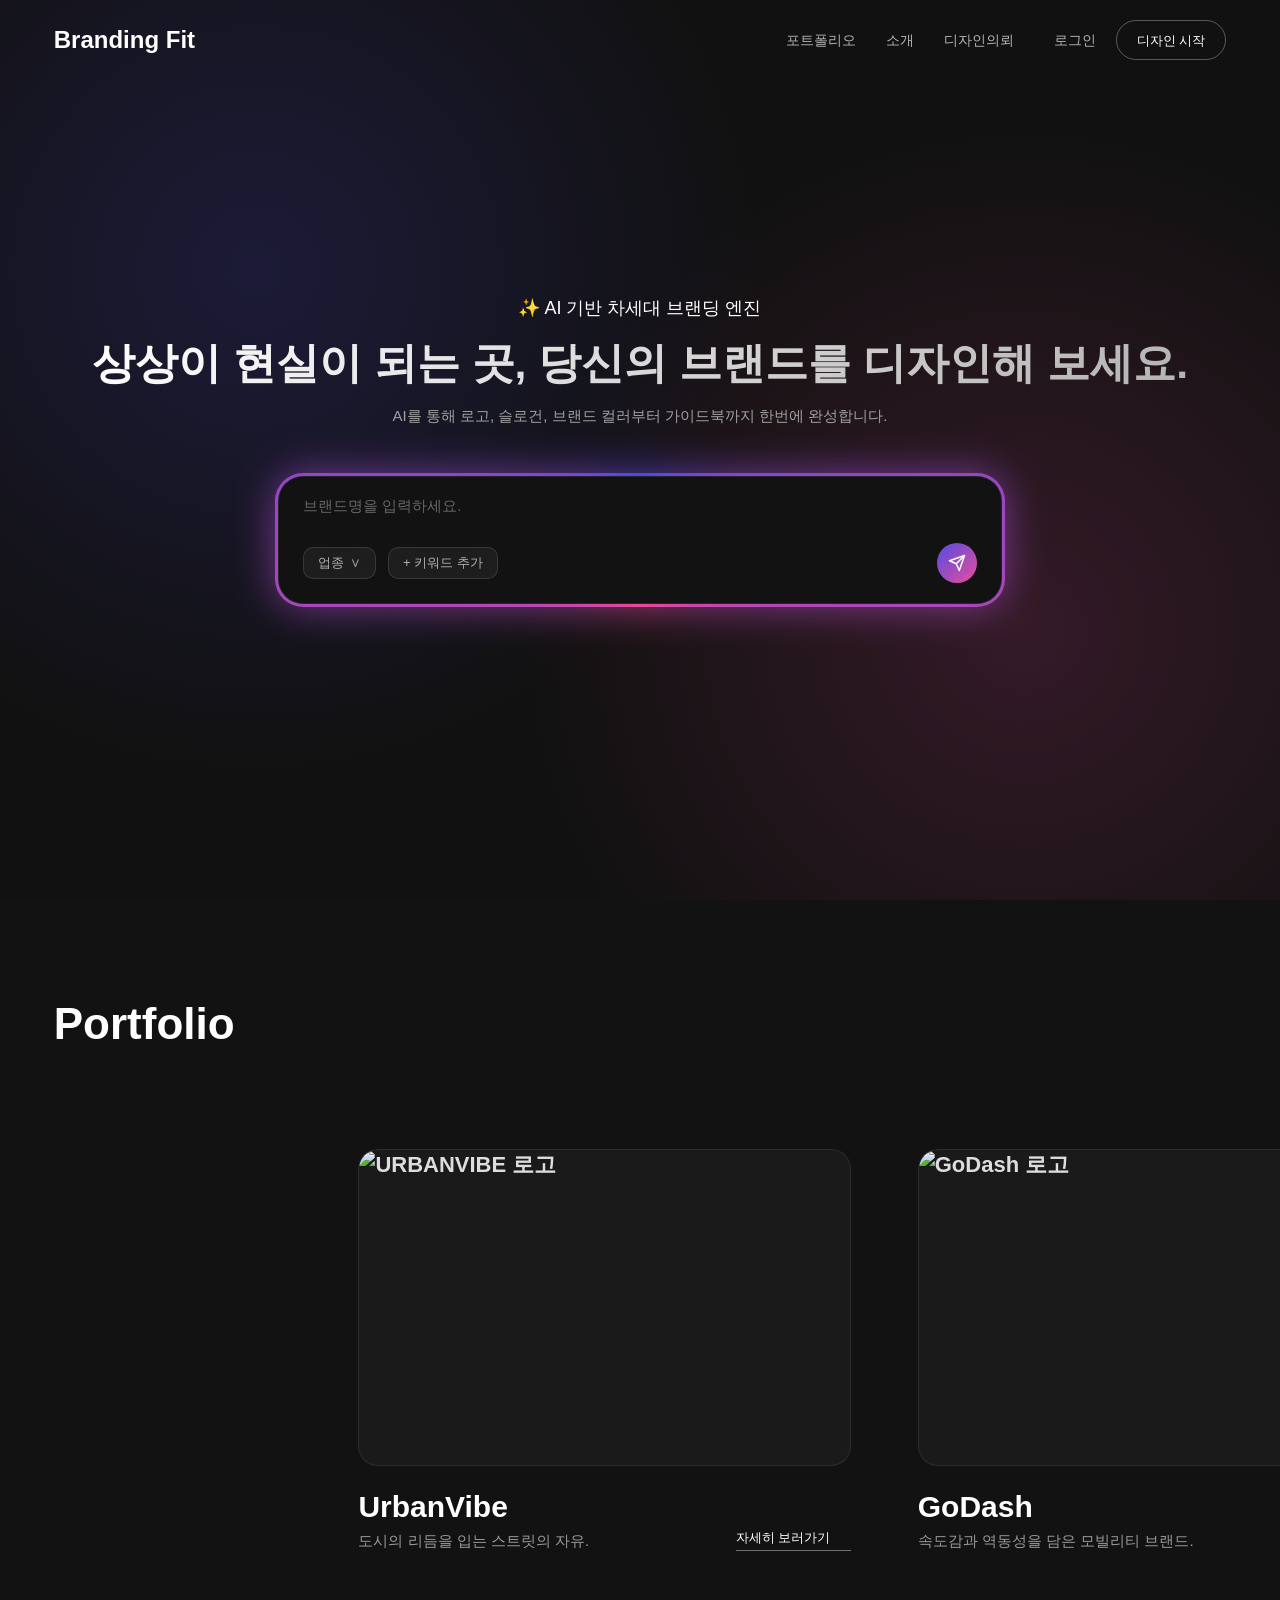
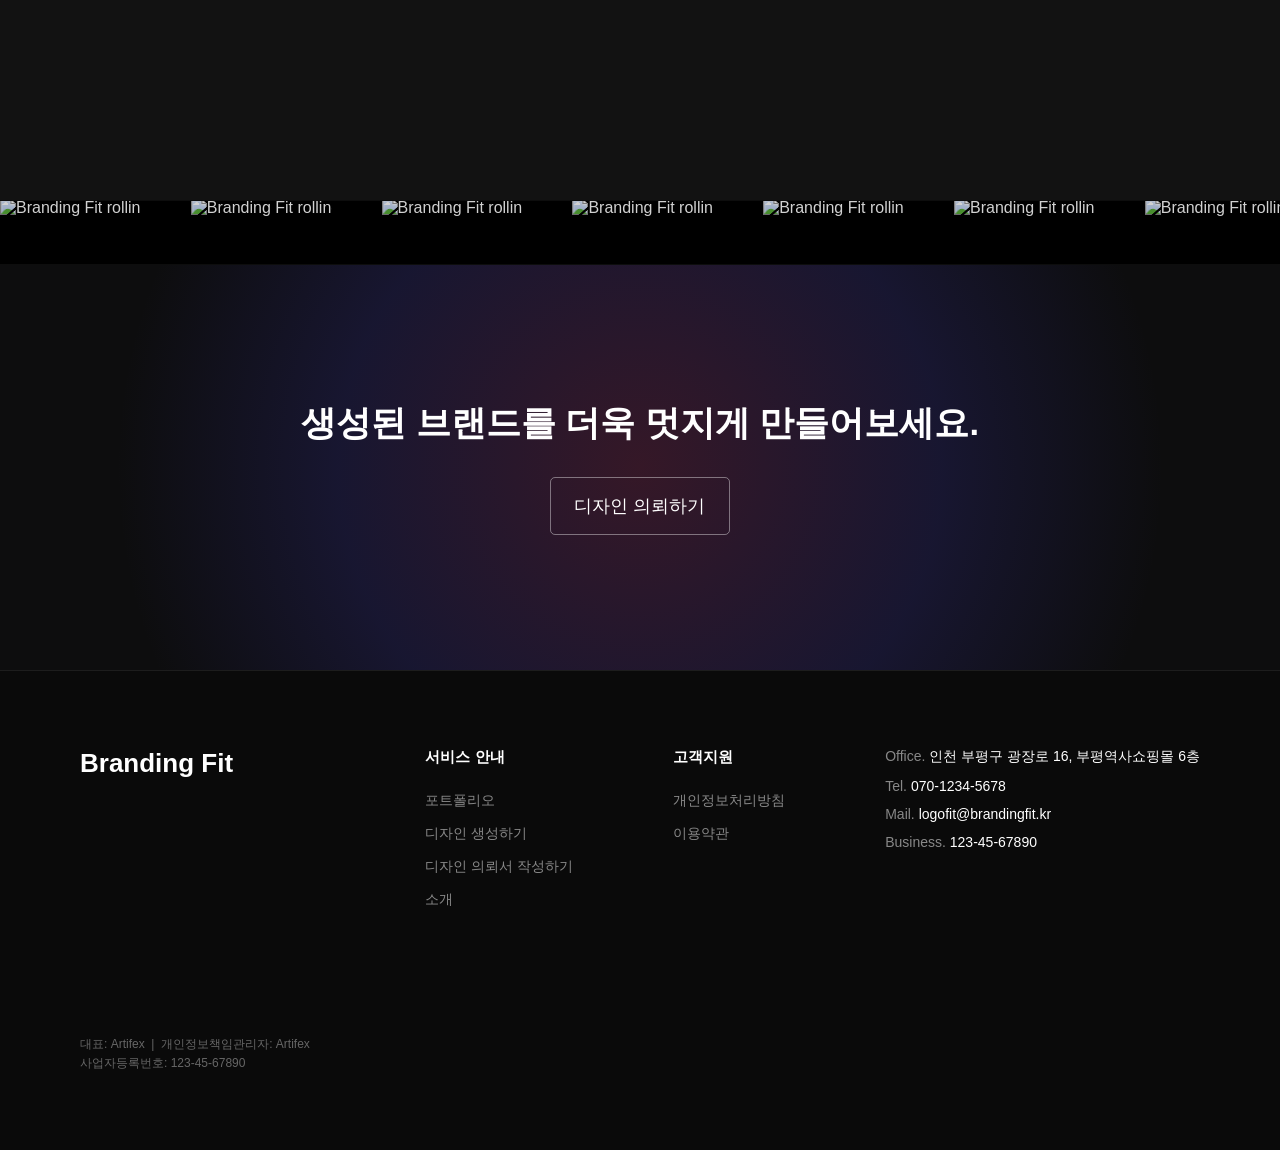
==== commit e2e8c375: "0818지원" ====
--- a/public/home.html
+++ b/public/home.html
@@ -1434,6 +1434,7 @@
           gap: 8px;
         }
       }
+      
     </style>
   </head>
   <body>
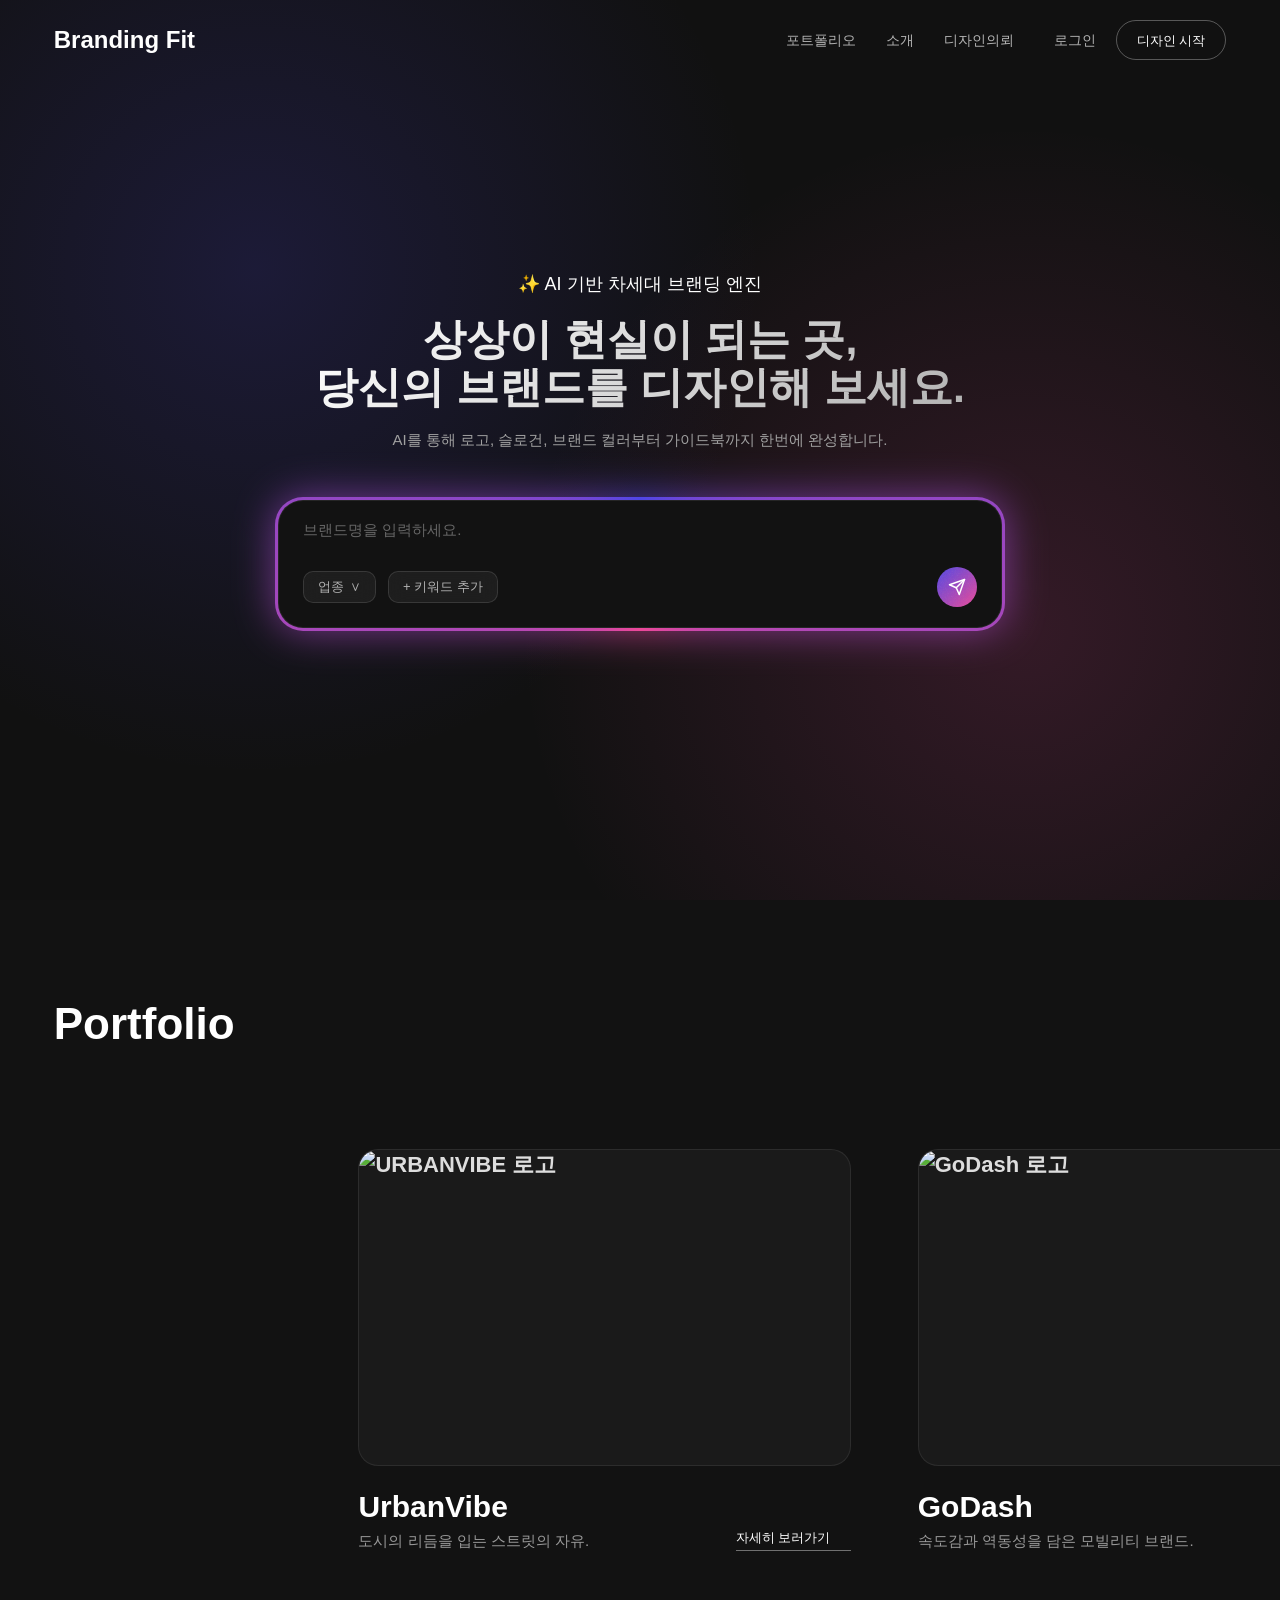
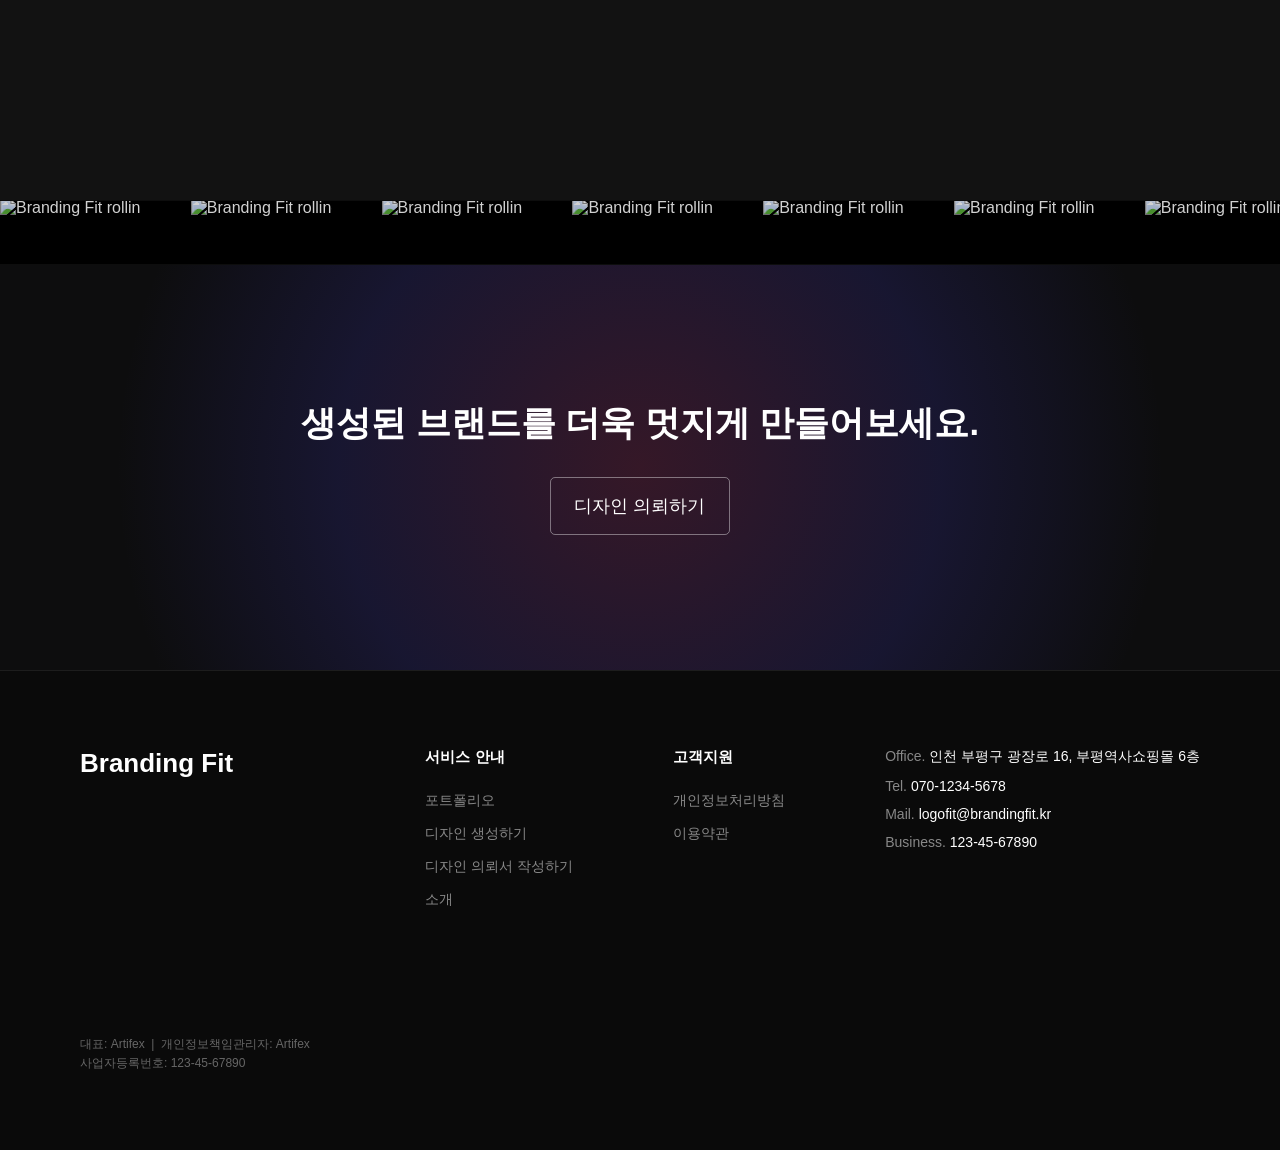
==== commit 888419f2: "0818 10:37" ====
--- a/public/home.html
+++ b/public/home.html
@@ -265,6 +265,13 @@
         -webkit-background-clip: text;
         -webkit-text-fill-color: transparent;
       }
+
+      /* 📍 아래 클래스 구문을 추가하여 PC 화면에서도 줄바꿈이 적용되도록 설정합니다. */
+.hero-title-line {
+  display: block;
+  white-space: nowrap;
+}
+
       .hero-subtitle {
         font-size: 15px;
         color: #a0a0a0;
